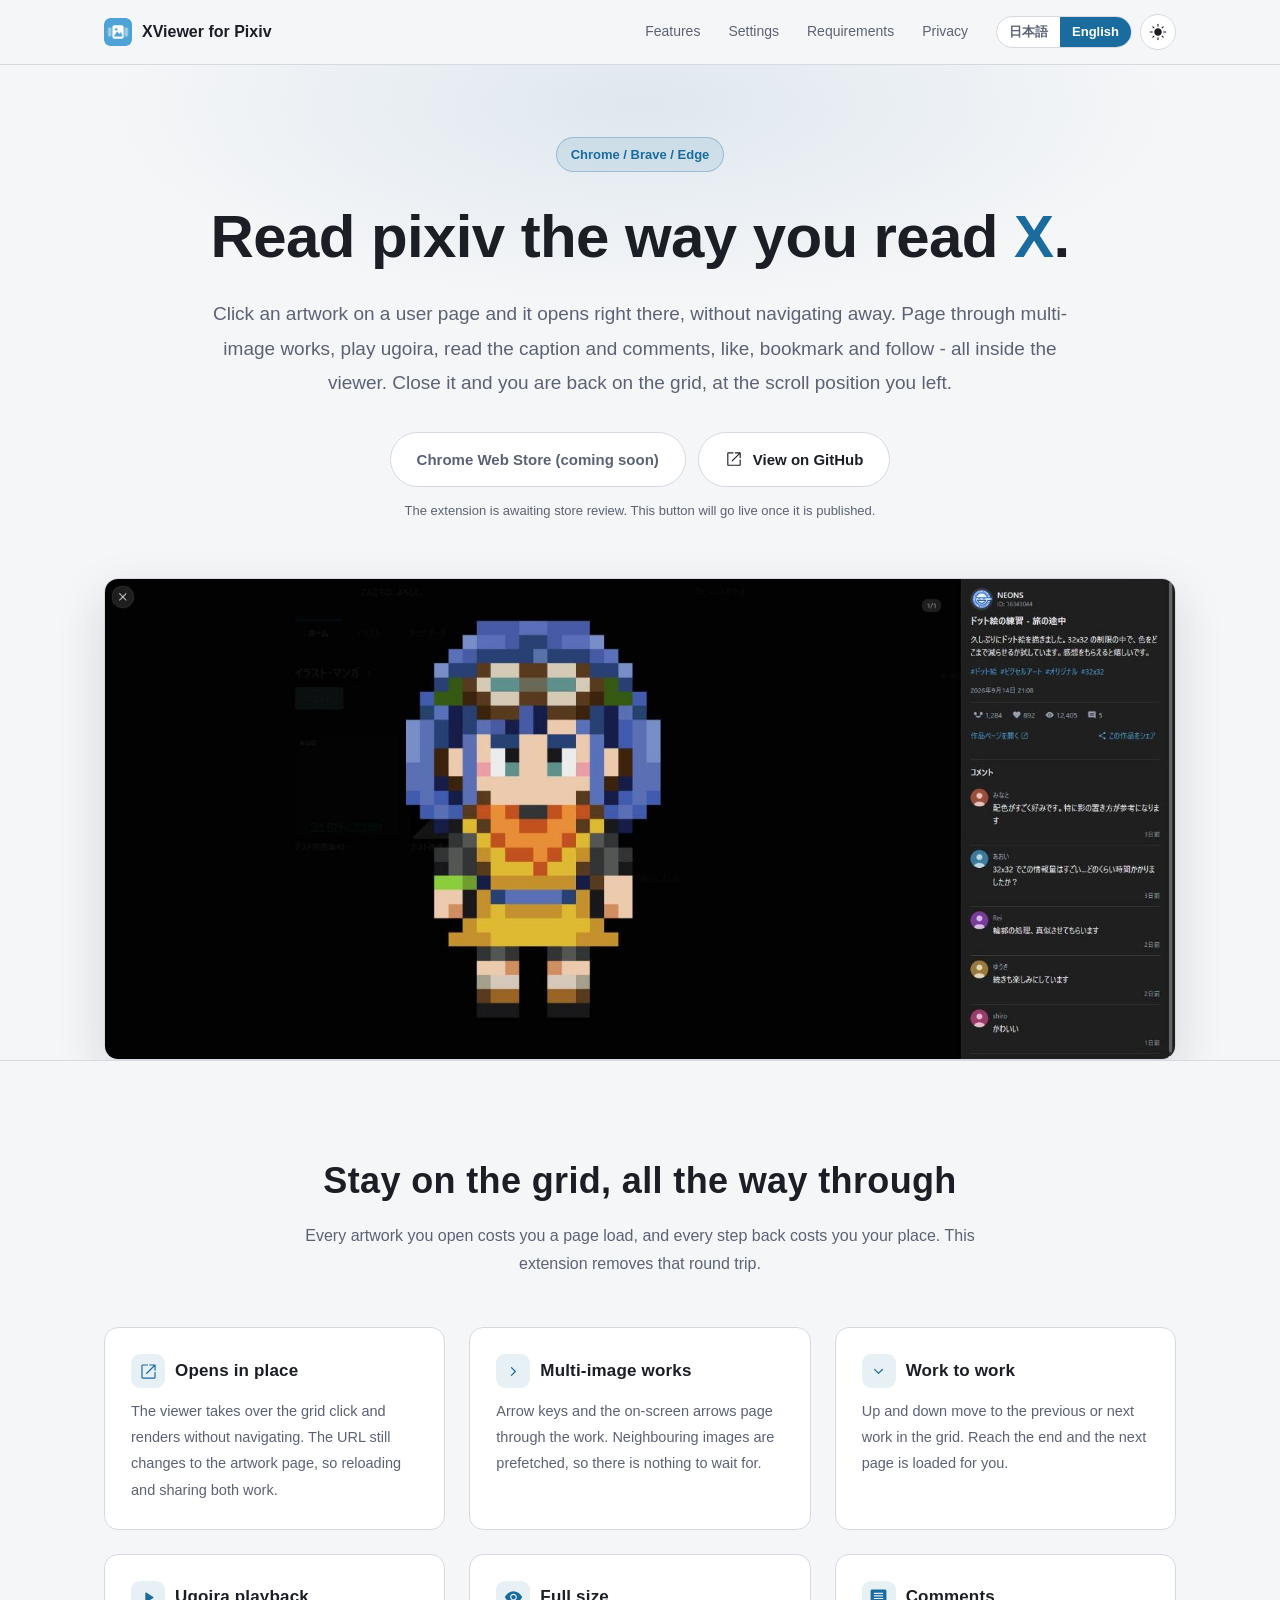
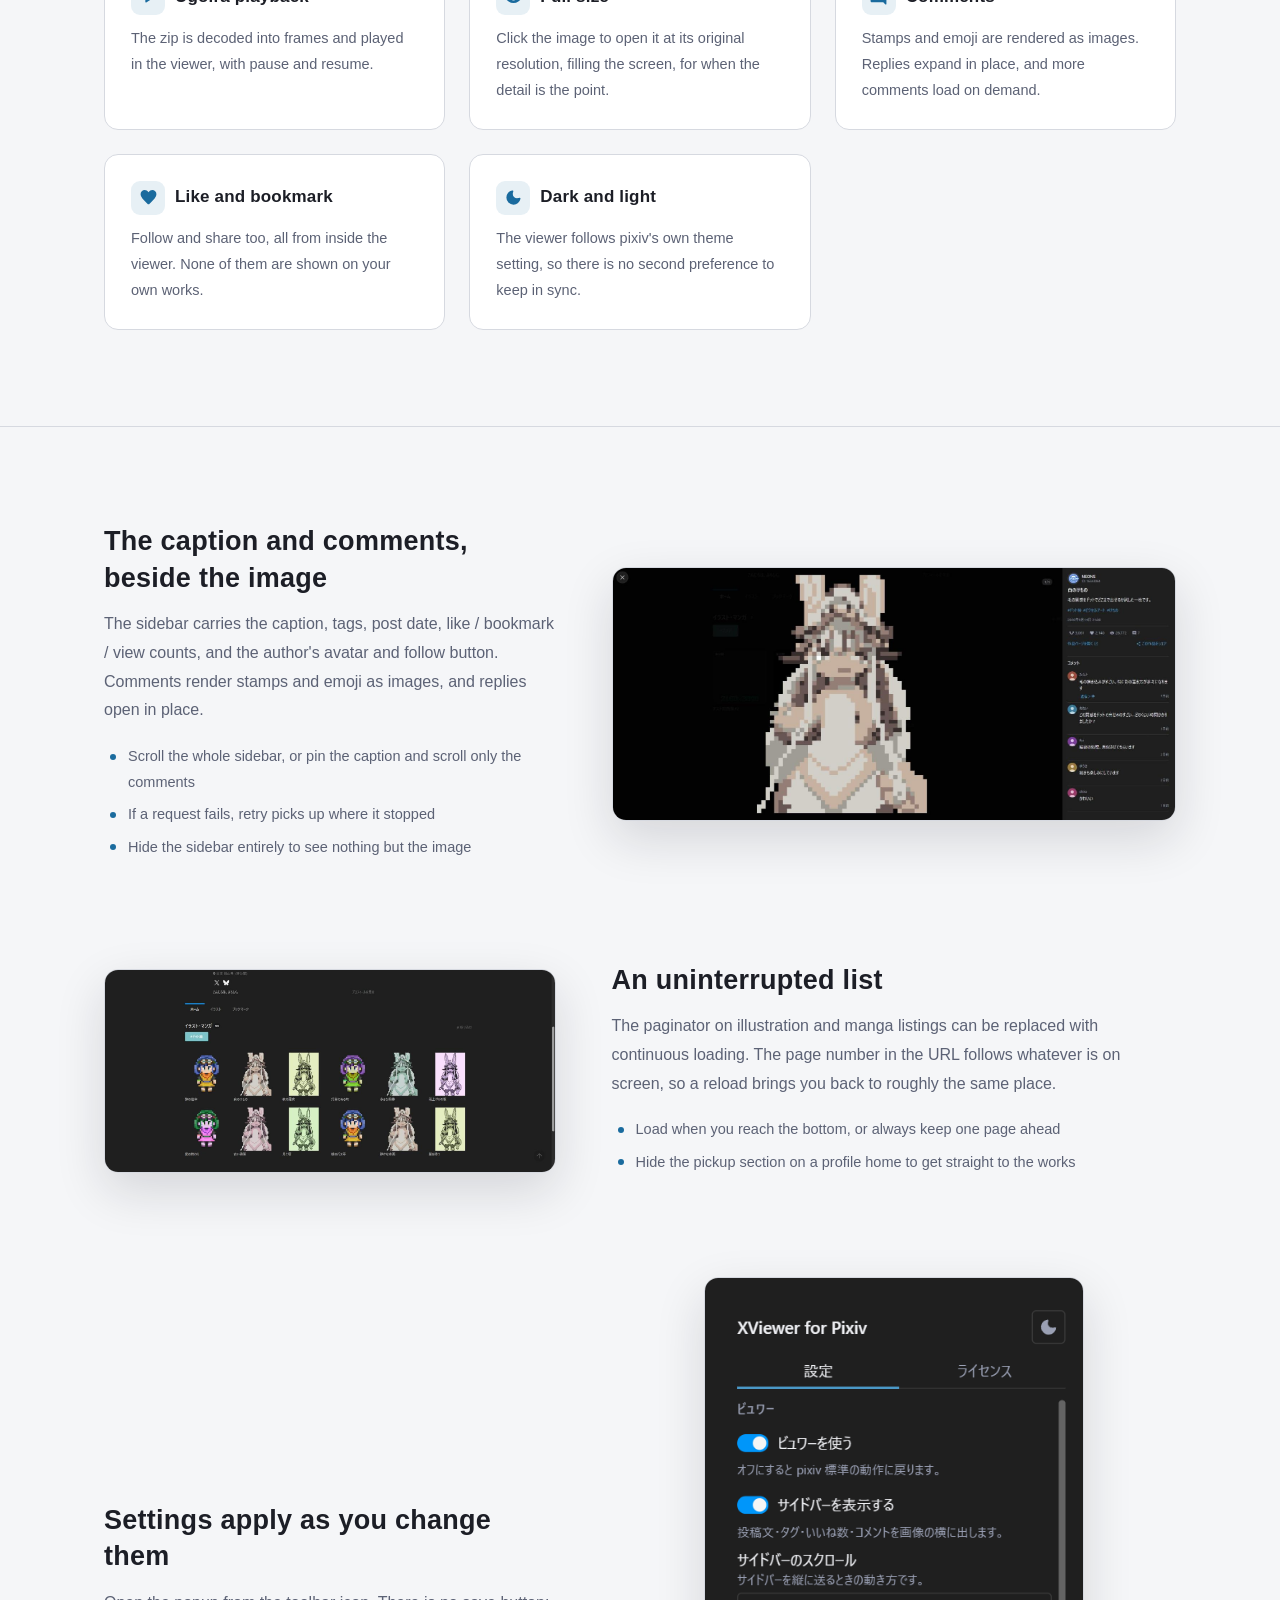
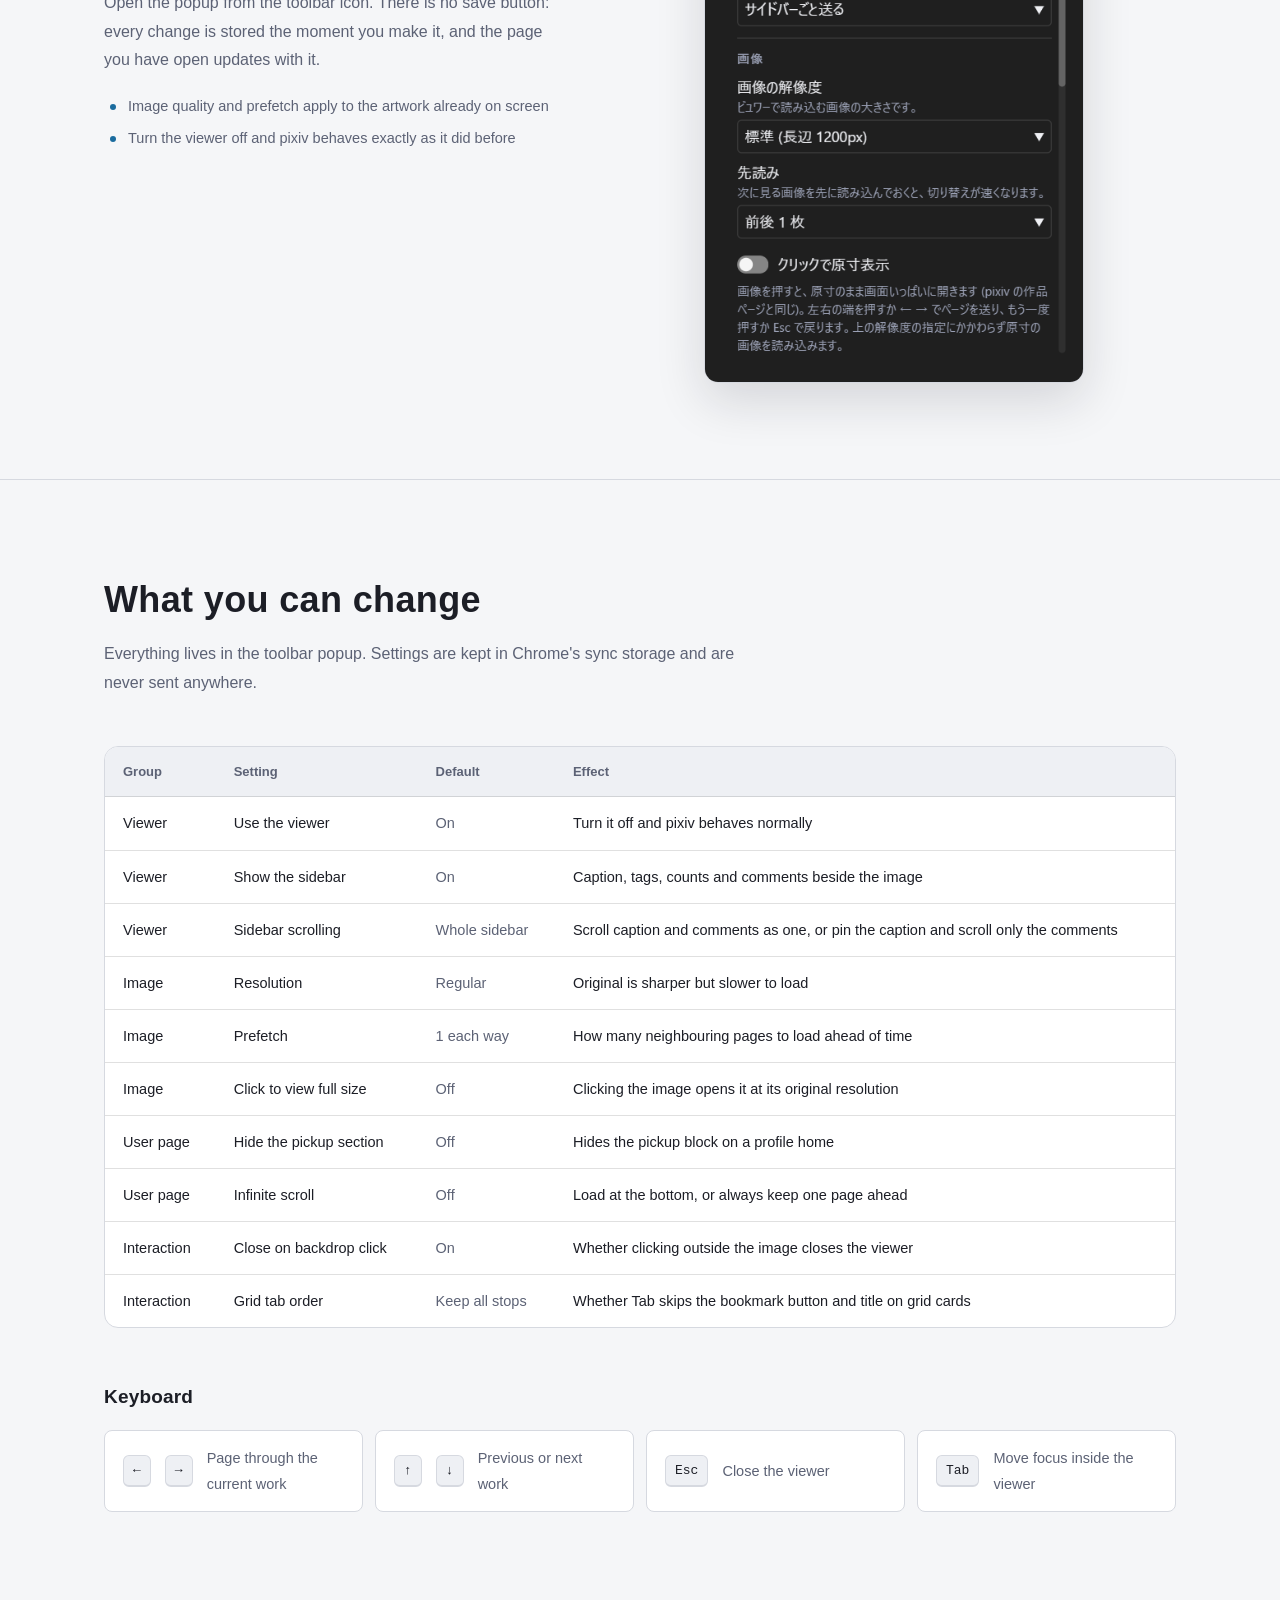
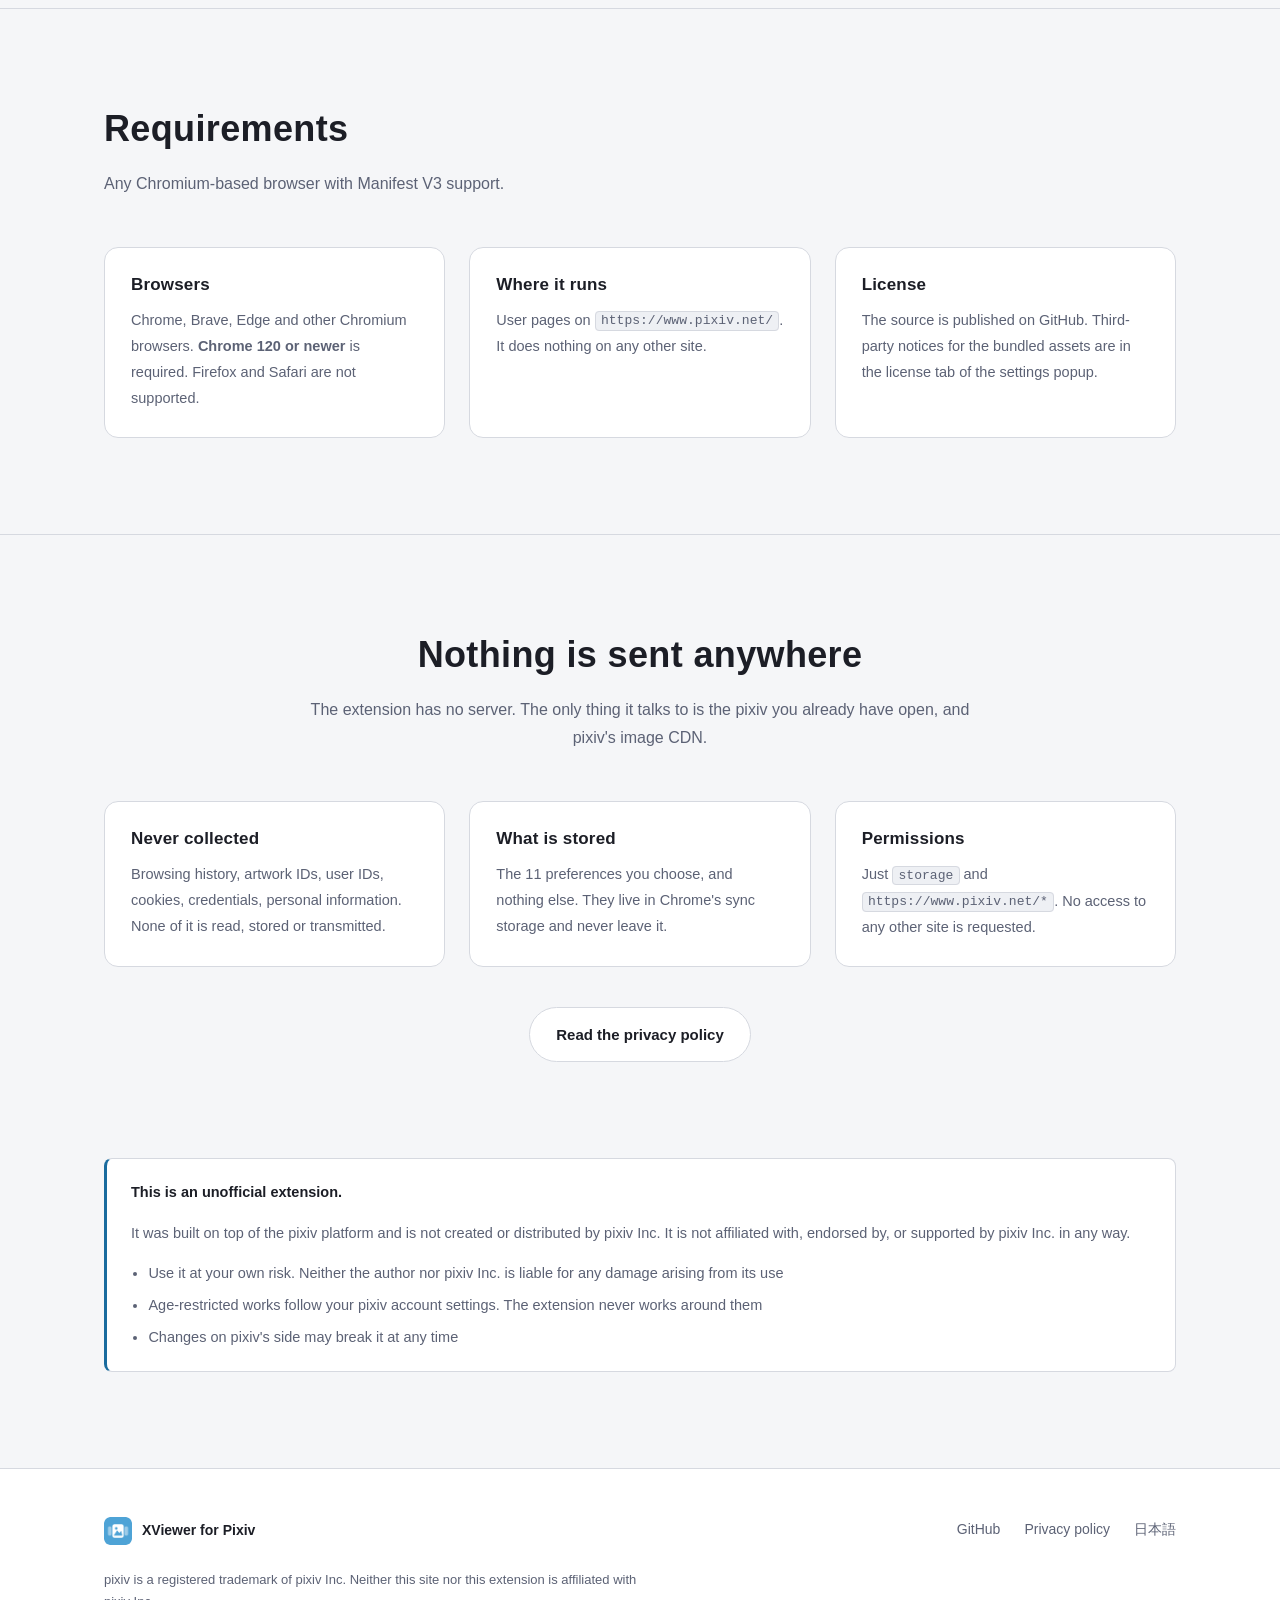
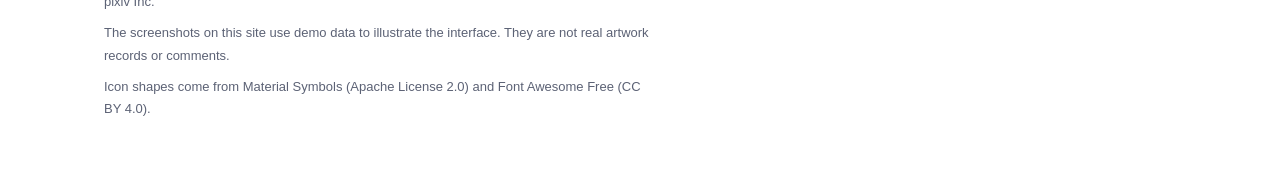
==== en/index.html @ b5282411 "feat: XViewer for Pixiv の紹介サイトとプライバシーポリシーを作る GitHub Pages で公開する静的サイト。ビルド工程は持たない。  - 日本語 (ルート) と英語 (e" ====
<!doctype html>
<html lang="en">
<head>
<meta charset="utf-8">
<meta name="viewport" content="width=device-width, initial-scale=1, viewport-fit=cover">
<title>XViewer for Pixiv - An X-style image viewer for pixiv</title>
<meta name="description" content="Click an artwork on a pixiv user page and it opens in place, without navigating away. Page through multi-image works, play ugoira, and read captions and comments without ever leaving the grid.">
<link rel="canonical" href="https://neons-design.github.io/XViewer-for-Pixiv-Web/en/">
<link rel="alternate" hreflang="ja" href="https://neons-design.github.io/XViewer-for-Pixiv-Web/">
<link rel="alternate" hreflang="en" href="https://neons-design.github.io/XViewer-for-Pixiv-Web/en/">
<link rel="icon" href="../assets/img/icon-32.png" sizes="32x32">
<link rel="icon" href="../assets/img/icon-128.png" sizes="128x128">
<link rel="apple-touch-icon" href="../assets/img/icon-128.png">
<meta property="og:type" content="website">
<meta property="og:site_name" content="XViewer for Pixiv">
<meta property="og:title" content="XViewer for Pixiv">
<meta property="og:description" content="An X-style image viewer for pixiv user pages, as a Chrome extension.">
<meta property="og:url" content="https://neons-design.github.io/XViewer-for-Pixiv-Web/en/">
<meta property="og:image" content="https://neons-design.github.io/XViewer-for-Pixiv-Web/assets/img/shot-viewer.jpg">
<meta property="og:locale" content="en_US">
<meta name="twitter:card" content="summary_large_image">
<link rel="stylesheet" href="../assets/style.css">
<script>
	/* Apply the theme before paint so the page does not flash */
	(function () {
		try {
			var saved = window.localStorage.getItem('xviewer-site-theme');
			if (saved === 'dark' || saved === 'light') document.documentElement.setAttribute('data-theme', saved);
		} catch (error) {
			/* Falling back to the OS setting is fine */
		}
	})();
</script>
<script src="../assets/site.js" defer></script>
</head>
<body>

<a class="skip-link" href="#main">Skip to content</a>

<!-- Icon shapes from Material Symbols (Apache-2.0). Credited in the footer -->
<svg width="0" height="0" aria-hidden="true" focusable="false" style="position:absolute">
	<defs>
		<symbol id="i-open" viewBox="0 -960 960 960"><path d="M180-120q-24 0-42-18t-18-42v-600q0-24 18-42t42-18h249q12.75 0 21.38 8.68 8.62 8.67 8.62 21.5 0 12.82-8.62 21.32-8.63 8.5-21.38 8.5H180v600h600v-249q0-12.75 8.68-21.38 8.67-8.62 21.5-8.62 12.82 0 21.32 8.62 8.5 8.63 8.5 21.38v249q0 24-18 42t-42 18H180Zm600-617L403-360q-9 9-21 8.5t-21-9.5q-9-9-9-21t9-21l377-377H549q-12.75 0-21.37-8.68-8.63-8.67-8.63-21.5 0-12.82 8.63-21.32 8.62-8.5 21.37-8.5h261q12.75 0 21.38 8.62Q840-822.75 840-810v261q0 12.75-8.68 21.37-8.67 8.63-21.5 8.63-12.82 0-21.32-8.63-8.5-8.62-8.5-21.37v-188Z"/></symbol>
		<symbol id="i-next" viewBox="0 -960 960 960"><path d="M530-481 353-658q-9-9-8.5-21t9.5-21q9-9 21.5-9t21.5 9l198 198q5 5 7 10t2 11q0 6-2 11t-7 10L396-261q-9 9-21 8.5t-21-9.5q-9-9-9-21.5t9-21.5l176-176Z"/></symbol>
		<symbol id="i-play" viewBox="0 -960 960 960"><path d="M320-258v-450q0-14 9-22t21-8q4 0 8 1t8 3l354 226q7 5 10.5 11t3.5 14q0 8-3.5 14T720-458L366-232q-4 2-8 3t-8 1q-12 0-21-8t-9-22Z"/></symbol>
		<symbol id="i-zoom" viewBox="0 -960 960 960"><path d="M600.5-379.62q49.5-49.62 49.5-120.5T600.38-620.5Q550.76-670 479.88-670T359.5-620.38Q310-570.76 310-499.88t49.62 120.38q49.62 49.5 120.5 49.5t120.38-49.62Zm-200-41.12q-32.5-32.73-32.5-79.5 0-46.76 32.74-79.26 32.73-32.5 79.5-32.5 46.76 0 79.26 32.74 32.5 32.73 32.5 79.5 0 46.76-32.74 79.26-32.73 32.5-79.5 32.5-46.76 0-79.26-32.74ZM234.5-276Q124-352 57-470q-4-7.13-6-14.65-2-7.52-2-15.43 0-7.92 2-15.38 2-7.47 6-14.54 67-118 177.5-194T480-800q135 0 245.5 76T903-530q4 7.12 6 14.65 2 7.52 2 15.43 0 7.92-2 15.38-2 7.47-6 14.54-67 118-177.5 194T480-200q-135 0-245.5-76Z"/></symbol>
		<symbol id="i-comment" viewBox="0 -960 960 960"><path d="M270-400h420q13 0 21.5-8.5T720-430q0-13-8.5-21.5T690-460H270q-13 0-21.5 8.5T240-430q0 13 8.5 21.5T270-400Zm0-130h420q13 0 21.5-8.5T720-560q0-13-8.5-21.5T690-590H270q-13 0-21.5 8.5T240-560q0 13 8.5 21.5T270-530Zm0-130h420q13 0 21.5-8.5T720-690q0-13-8.5-21.5T690-720H270q-13 0-21.5 8.5T240-690q0 13 8.5 21.5T270-660ZM140-240q-24 0-42-18t-18-42v-520q0-24 18-42t42-18h680q24 0 42 18t18 42v668q0 20-18.5 27.5T829-131L720-240H140Z"/></symbol>
		<symbol id="i-like" viewBox="0 -960 960 960"><path d="M458-144q-11-4-19-12l-53-49Q262-320 171-424.5T80-643q0-90 60.5-150.5T290-854q51 0 101 24.5t89 80.5q44-56 91-80.5t99-24.5q89 0 149.5 60.5T880-643q0 114-91 218.5T574-205l-53 49q-8 8-19 12t-22 4q-11 0-22-4Z"/></symbol>
		<symbol id="i-scroll" viewBox="0 -960 960 960"><path d="M469-358q-5-2-10-7L261-563q-9-9-8.5-21.5T262-606q9-9 21.5-9t21.5 9l175 176 176-176q9-9 21-8.5t21 9.5q9 9 9 21.5t-9 21.5L501-365q-5 5-10 7t-11 2q-6 0-11-2Z"/></symbol>
		<symbol id="i-theme" viewBox="0 -960 960 960"><path d="M480-120q-150 0-255-105T120-480q0-135 79.5-229T408-830q20-5 34-1t22 15q8 10 7.5 25t-8.5 35q-9 23-14 47t-5 49q0 90 63 153t153 63q25 0 48.5-4.5T754-461q22-8 38-7t26 9q10 8 13 23t-2 36q-27 121-121 200.5T480-120Z"/></symbol>
	</defs>
</svg>

<header class="site-header">
	<div class="wrap">
		<a class="brand" href="./">
			<img src="../assets/img/icon-128.png" alt="" width="28" height="28">
			<span>XViewer for Pixiv</span>
		</a>
		<nav class="site-nav" aria-label="On this page">
			<a href="#features">Features</a>
			<a href="#settings">Settings</a>
			<a href="#requirements">Requirements</a>
			<a href="privacy.html">Privacy</a>
		</nav>
		<div class="header-tools">
			<div class="lang-switch">
				<a href="../" lang="ja">日本語</a>
				<a href="./" aria-current="true" lang="en">English</a>
			</div>
			<button type="button" class="theme-toggle" aria-label="Switch to the light theme"
				data-label-light="Switch to the light theme" data-label-dark="Switch to the dark theme">
				<svg class="icon-moon" viewBox="0 -960 960 960" aria-hidden="true"><path d="M480-120q-150 0-255-105T120-480q0-135 79.5-229T408-830q20-5 34-1t22 15q8 10 7.5 25t-8.5 35q-9 23-14 47t-5 49q0 90 63 153t153 63q25 0 48.5-4.5T754-461q22-8 38-7t26 9q10 8 13 23t-2 36q-27 121-121 200.5T480-120Z"/></svg>
				<svg class="icon-sun" viewBox="0 -960 960 960" aria-hidden="true"><path d="M338.5-338.5Q280-397 280-480t58.5-141.5Q397-680 480-680t141.5 58.5Q680-563 680-480t-58.5 141.5Q563-280 480-280t-141.5-58.5ZM70-450q-12.75 0-21.37-8.68-8.63-8.67-8.63-21.5 0-12.82 8.63-21.32Q57.25-510 70-510h100q12.75 0 21.38 8.68 8.62 8.67 8.62 21.5 0 12.82-8.62 21.32-8.63 8.5-21.38 8.5H70Zm720 0q-12.75 0-21.37-8.68-8.63-8.67-8.63-21.5 0-12.82 8.63-21.32 8.62-8.5 21.37-8.5h100q12.75 0 21.38 8.68 8.62 8.67 8.62 21.5 0 12.82-8.62 21.32-8.63 8.5-21.38 8.5H790ZM458.5-768.63Q450-777.25 450-790v-100q0-12.75 8.68-21.38 8.67-8.62 21.5-8.62 12.82 0 21.32 8.62 8.5 8.63 8.5 21.38v100q0 12.75-8.68 21.37-8.67 8.63-21.5 8.63-12.82 0-21.32-8.63Zm0 720Q450-57.25 450-70v-100q0-12.75 8.68-21.38 8.67-8.62 21.5-8.62 12.82 0 21.32 8.62 8.5 8.63 8.5 21.38v100q0 12.75-8.68 21.37-8.67 8.63-21.5 8.63-12.82 0-21.32-8.63ZM240-678l-57-56q-9-9-8.63-21.6.37-12.61 8.53-21.5 8.89-8.9 21.5-8.9 12.6 0 21.6 9l56 57q8 9 8 21t-8 20.5q-8 8.5-20.5 8.5t-21.5-8Zm494 495-56-57q-8-9-8-21.38 0-12.37 8.5-20.62 8.5-9 20.5-9t21 9l57 56q9 9 8.63 21.6-.37 12.61-8.53 21.5-8.89 8.9-21.5 8.9-12.6 0-21.6-9Zm-56-495q-9-9-9-21t9-21l56-57q9-9 21.6-8.63 12.61.37 21.5 8.53 8.9 8.89 8.9 21.5 0 12.6-9 21.6l-57 56q-8 8-20.36 8-12.37 0-21.64-8ZM182.9-182.9q-8.9-8.89-8.9-21.5 0-12.6 9-21.6l57-56q8.8-9 20.9-9 12.1 0 20.71 9 9.39 9 9.39 21t-9 21l-56 57q-9 9-21.6 8.63-12.61-.37-21.5-8.53Z"/></svg>
			</button>
		</div>
	</div>
</header>

<main id="main">

	<section class="hero">
		<div class="wrap">
			<p class="eyebrow">Chrome / Brave / Edge</p>
			<h1>Read pixiv the way you read <span class="accent">X</span>.</h1>
			<p class="lede">
				Click an artwork on a user page and it opens right there, without navigating away.
				Page through multi-image works, play ugoira, read the caption and comments, like, bookmark and follow -
				all inside the viewer. Close it and you are back on the grid, at the scroll position you left.
			</p>
			<div class="cta-row">
				<a class="btn btn-primary" href="#" aria-disabled="true">
					Chrome Web Store (coming soon)
				</a>
				<a class="btn btn-secondary" href="https://github.com/NEONS-DESIGN/XViewer-for-Pixiv" target="_blank" rel="noopener">
					<svg aria-hidden="true"><use href="#i-open"></use></svg>
					View on GitHub
				</a>
			</div>
			<p class="cta-note">The extension is awaiting store review. This button will go live once it is published.</p>
			<div class="hero-shot">
				<img src="../assets/img/shot-viewer.jpg" width="1568" height="703"
					alt="A pixiv artwork open in the modal viewer, with the caption, tags, counters and comments in the sidebar on the right">
			</div>
		</div>
	</section>

	<hr class="divider">

	<section class="section" id="features">
		<div class="wrap">
			<div class="section-head center">
				<h2>Stay on the grid, all the way through</h2>
				<p>Every artwork you open costs you a page load, and every step back costs you your place. This extension removes that round trip.</p>
			</div>
			<div class="card-grid">
				<div class="card">
					<h3><span class="card-icon"><svg aria-hidden="true"><use href="#i-open"></use></svg></span>Opens in place</h3>
					<p>The viewer takes over the grid click and renders without navigating. The URL still changes to the artwork page, so reloading and sharing both work.</p>
				</div>
				<div class="card">
					<h3><span class="card-icon"><svg aria-hidden="true"><use href="#i-next"></use></svg></span>Multi-image works</h3>
					<p>Arrow keys and the on-screen arrows page through the work. Neighbouring images are prefetched, so there is nothing to wait for.</p>
				</div>
				<div class="card">
					<h3><span class="card-icon"><svg aria-hidden="true"><use href="#i-scroll"></use></svg></span>Work to work</h3>
					<p>Up and down move to the previous or next work in the grid. Reach the end and the next page is loaded for you.</p>
				</div>
				<div class="card">
					<h3><span class="card-icon"><svg aria-hidden="true"><use href="#i-play"></use></svg></span>Ugoira playback</h3>
					<p>The zip is decoded into frames and played in the viewer, with pause and resume.</p>
				</div>
				<div class="card">
					<h3><span class="card-icon"><svg aria-hidden="true"><use href="#i-zoom"></use></svg></span>Full size</h3>
					<p>Click the image to open it at its original resolution, filling the screen, for when the detail is the point.</p>
				</div>
				<div class="card">
					<h3><span class="card-icon"><svg aria-hidden="true"><use href="#i-comment"></use></svg></span>Comments</h3>
					<p>Stamps and emoji are rendered as images. Replies expand in place, and more comments load on demand.</p>
				</div>
				<div class="card">
					<h3><span class="card-icon"><svg aria-hidden="true"><use href="#i-like"></use></svg></span>Like and bookmark</h3>
					<p>Follow and share too, all from inside the viewer. None of them are shown on your own works.</p>
				</div>
				<div class="card">
					<h3><span class="card-icon"><svg aria-hidden="true"><use href="#i-theme"></use></svg></span>Dark and light</h3>
					<p>The viewer follows pixiv's own theme setting, so there is no second preference to keep in sync.</p>
				</div>
			</div>
		</div>
	</section>

	<hr class="divider">

	<section class="section" id="screens">
		<div class="wrap">
			<div class="showcase">
				<div class="showcase-text">
					<h3>The caption and comments, beside the image</h3>
					<p>
						The sidebar carries the caption, tags, post date, like / bookmark / view counts, and the author's
						avatar and follow button. Comments render stamps and emoji as images, and replies open in place.
					</p>
					<ul class="feature-list">
						<li>Scroll the whole sidebar, or pin the caption and scroll only the comments</li>
						<li>If a request fails, retry picks up where it stopped</li>
						<li>Hide the sidebar entirely to see nothing but the image</li>
					</ul>
				</div>
				<figure>
					<img src="../assets/img/shot-comments.jpg" width="1568" height="703"
						alt="The sidebar showing a list of comments with stamps and emoji rendered as images">
				</figure>
			</div>

			<div class="showcase reverse">
				<div class="showcase-text">
					<h3>An uninterrupted list</h3>
					<p>
						The paginator on illustration and manga listings can be replaced with continuous loading.
						The page number in the URL follows whatever is on screen, so a reload brings you back to roughly the same place.
					</p>
					<ul class="feature-list">
						<li>Load when you reach the bottom, or always keep one page ahead</li>
						<li>Hide the pickup section on a profile home to get straight to the works</li>
					</ul>
				</div>
				<figure>
					<img src="../assets/img/shot-grid.jpg" width="1568" height="703"
						alt="A pixiv user page grid loading continuously without a paginator">
				</figure>
			</div>

			<div class="showcase">
				<div class="showcase-text">
					<h3>Settings apply as you change them</h3>
					<p>
						Open the popup from the toolbar icon. There is no save button: every change is stored the moment you make it,
						and the page you have open updates with it.
					</p>
					<ul class="feature-list">
						<li>Image quality and prefetch apply to the artwork already on screen</li>
						<li>Turn the viewer off and pixiv behaves exactly as it did before</li>
					</ul>
				</div>
				<figure class="portrait">
					<img src="../assets/img/shot-popup.png" width="460" height="857"
						alt="The extension's settings popup, grouped into viewer, image, user page and interaction sections">
				</figure>
			</div>
		</div>
	</section>

	<hr class="divider">

	<section class="section" id="settings">
		<div class="wrap">
			<div class="section-head">
				<h2>What you can change</h2>
				<p>Everything lives in the toolbar popup. Settings are kept in Chrome's sync storage and are never sent anywhere.</p>
			</div>
			<div class="table-scroll">
				<table>
					<thead>
						<tr>
							<th scope="col">Group</th>
							<th scope="col">Setting</th>
							<th scope="col">Default</th>
							<th scope="col">Effect</th>
						</tr>
					</thead>
					<tbody>
						<tr>
							<td>Viewer</td>
							<td>Use the viewer</td>
							<td class="default">On</td>
							<td>Turn it off and pixiv behaves normally</td>
						</tr>
						<tr>
							<td>Viewer</td>
							<td>Show the sidebar</td>
							<td class="default">On</td>
							<td>Caption, tags, counts and comments beside the image</td>
						</tr>
						<tr>
							<td>Viewer</td>
							<td>Sidebar scrolling</td>
							<td class="default">Whole sidebar</td>
							<td>Scroll caption and comments as one, or pin the caption and scroll only the comments</td>
						</tr>
						<tr>
							<td>Image</td>
							<td>Resolution</td>
							<td class="default">Regular</td>
							<td>Original is sharper but slower to load</td>
						</tr>
						<tr>
							<td>Image</td>
							<td>Prefetch</td>
							<td class="default">1 each way</td>
							<td>How many neighbouring pages to load ahead of time</td>
						</tr>
						<tr>
							<td>Image</td>
							<td>Click to view full size</td>
							<td class="default">Off</td>
							<td>Clicking the image opens it at its original resolution</td>
						</tr>
						<tr>
							<td>User page</td>
							<td>Hide the pickup section</td>
							<td class="default">Off</td>
							<td>Hides the pickup block on a profile home</td>
						</tr>
						<tr>
							<td>User page</td>
							<td>Infinite scroll</td>
							<td class="default">Off</td>
							<td>Load at the bottom, or always keep one page ahead</td>
						</tr>
						<tr>
							<td>Interaction</td>
							<td>Close on backdrop click</td>
							<td class="default">On</td>
							<td>Whether clicking outside the image closes the viewer</td>
						</tr>
						<tr>
							<td>Interaction</td>
							<td>Grid tab order</td>
							<td class="default">Keep all stops</td>
							<td>Whether Tab skips the bookmark button and title on grid cards</td>
						</tr>
					</tbody>
				</table>
			</div>

			<h3 style="margin-block:56px 20px;font-size:19px">Keyboard</h3>
			<div class="keys">
				<div class="key-row"><kbd>←</kbd><kbd>→</kbd><span>Page through the current work</span></div>
				<div class="key-row"><kbd>↑</kbd><kbd>↓</kbd><span>Previous or next work</span></div>
				<div class="key-row"><kbd>Esc</kbd><span>Close the viewer</span></div>
				<div class="key-row"><kbd>Tab</kbd><span>Move focus inside the viewer</span></div>
			</div>
		</div>
	</section>

	<hr class="divider">

	<section class="section" id="requirements">
		<div class="wrap">
			<div class="section-head">
				<h2>Requirements</h2>
				<p>Any Chromium-based browser with Manifest V3 support.</p>
			</div>
			<div class="card-grid">
				<div class="card">
					<h3>Browsers</h3>
					<p>Chrome, Brave, Edge and other Chromium browsers. <strong>Chrome 120 or newer</strong> is required. Firefox and Safari are not supported.</p>
				</div>
				<div class="card">
					<h3>Where it runs</h3>
					<p>User pages on <code>https://www.pixiv.net/</code>. It does nothing on any other site.</p>
				</div>
				<div class="card">
					<h3>License</h3>
					<p>The source is published on GitHub. Third-party notices for the bundled assets are in the license tab of the settings popup.</p>
				</div>
			</div>
		</div>
	</section>

	<hr class="divider">

	<section class="section" id="privacy">
		<div class="wrap">
			<div class="section-head center">
				<h2>Nothing is sent anywhere</h2>
				<p>The extension has no server. The only thing it talks to is the pixiv you already have open, and pixiv's image CDN.</p>
			</div>
			<div class="card-grid">
				<div class="card">
					<h3>Never collected</h3>
					<p>Browsing history, artwork IDs, user IDs, cookies, credentials, personal information. None of it is read, stored or transmitted.</p>
				</div>
				<div class="card">
					<h3>What is stored</h3>
					<p>The 11 preferences you choose, and nothing else. They live in Chrome's sync storage and never leave it.</p>
				</div>
				<div class="card">
					<h3>Permissions</h3>
					<p>Just <code>storage</code> and <code>https://www.pixiv.net/*</code>. No access to any other site is requested.</p>
				</div>
			</div>
			<p style="text-align:center;margin-block:40px 0">
				<a class="btn btn-secondary" href="privacy.html">Read the privacy policy</a>
			</p>
		</div>
	</section>

	<section class="section" style="padding-top:0">
		<div class="wrap">
			<div class="notice">
				<p><strong>This is an unofficial extension.</strong></p>
				<p>
					It was built on top of the pixiv platform and is not created or distributed by pixiv Inc.
					It is not affiliated with, endorsed by, or supported by pixiv Inc. in any way.
				</p>
				<ul>
					<li>Use it at your own risk. Neither the author nor pixiv Inc. is liable for any damage arising from its use</li>
					<li>Age-restricted works follow your pixiv account settings. The extension never works around them</li>
					<li>Changes on pixiv's side may break it at any time</li>
				</ul>
			</div>
		</div>
	</section>

</main>

<footer class="site-footer">
	<div class="wrap">
		<div class="footer-grid">
			<div>
				<a class="brand" href="./">
					<img src="../assets/img/icon-128.png" alt="" width="28" height="28">
					<span>XViewer for Pixiv</span>
				</a>
			</div>
			<ul class="footer-links">
				<li><a href="https://github.com/NEONS-DESIGN/XViewer-for-Pixiv" target="_blank" rel="noopener">GitHub</a></li>
				<li><a href="privacy.html">Privacy policy</a></li>
				<li><a href="../" lang="ja">日本語</a></li>
			</ul>
		</div>
		<div class="footer-note">
			<p>pixiv is a registered trademark of pixiv Inc. Neither this site nor this extension is affiliated with pixiv Inc.</p>
			<p>The screenshots on this site use demo data to illustrate the interface. They are not real artwork records or comments.</p>
			<p>Icon shapes come from Material Symbols (Apache License 2.0) and Font Awesome Free (CC BY 4.0).</p>
		</div>
	</div>
</footer>

</body>
</html>
---- assets/style.css ----
/*
 * XViewer for Pixiv 紹介サイトの配色と体裁。
 * 配色トークンの名前と値は拡張本体の UI_DESIGN_KIT.md §2 に合わせてある。
 * 色は必ずここの変数で決め、個々の規則に直書きしない。
 */

:root {
	color-scheme: dark;
	--bg: #14161c;
	--surface: #1d212b;
	--surface-2: #232838;
	--fg: #eff0f4;
	--muted: #9aa0b4;
	--border: #262b38;
	--divider: rgba(255, 255, 255, 0.12);
	--accent: #4ea3d6;
	--on-accent: #04121a;
	--accent-soft: rgba(78, 163, 214, 0.14);
	--hover: rgba(255, 255, 255, 0.08);
	--shadow: 0 18px 50px rgba(0, 0, 0, 0.45);

	--maxw: 1120px;
	--radius: 14px;
	--radius-sm: 8px;
	--gap: 24px;
	--section-gap: 96px;
	--pad-x: 24px;

	--font: "Helvetica Neue", Arial, "Hiragino Kaku Gothic ProN", "Hiragino Sans",
		"BIZ UDPGothic", Meiryo, "Yu Gothic", "Noto Sans JP", system-ui, sans-serif;
	--font-mono: ui-monospace, SFMono-Regular, Menlo, Consolas, "Courier New", monospace;
}

/* OS がライトで、かつ利用者が明示的にダークを選んでいないときだけライトへ倒す */
@media (prefers-color-scheme: light) {
	:root:not([data-theme="dark"]) {
		color-scheme: light;
		--bg: #f5f6f8;
		--surface: #ffffff;
		--surface-2: #eef0f4;
		--fg: #1c1e26;
		--muted: #5c6275;
		--border: #d6d9e0;
		--divider: rgba(0, 0, 0, 0.12);
		--accent: #1a6b9e;
		--on-accent: #ffffff;
		--accent-soft: rgba(26, 107, 158, 0.10);
		--hover: rgba(0, 0, 0, 0.05);
		--shadow: 0 18px 50px rgba(20, 24, 35, 0.14);
	}
}

/* 手動で選んだライト。media query より後に置いて必ず勝たせる */
:root[data-theme="light"] {
	color-scheme: light;
	--bg: #f5f6f8;
	--surface: #ffffff;
	--surface-2: #eef0f4;
	--fg: #1c1e26;
	--muted: #5c6275;
	--border: #d6d9e0;
	--divider: rgba(0, 0, 0, 0.12);
	--accent: #1a6b9e;
	--on-accent: #ffffff;
	--accent-soft: rgba(26, 107, 158, 0.10);
	--hover: rgba(0, 0, 0, 0.05);
	--shadow: 0 18px 50px rgba(20, 24, 35, 0.14);
}

*,
*::before,
*::after {
	box-sizing: border-box;
}

html {
	scroll-behavior: smooth;
	scroll-padding-top: 88px;
}

@media (prefers-reduced-motion: reduce) {
	html {
		scroll-behavior: auto;
	}

	* {
		animation-duration: 0.01ms !important;
		transition-duration: 0.01ms !important;
	}
}

body {
	margin: 0;
	background: var(--bg);
	color: var(--fg);
	font-family: var(--font);
	font-size: 16px;
	line-height: 1.8;
	-webkit-font-smoothing: antialiased;
}

img {
	max-width: 100%;
	height: auto;
}

a {
	color: var(--accent);
	text-decoration-color: color-mix(in srgb, var(--accent) 40%, transparent);
	text-underline-offset: 3px;
}

a:hover {
	text-decoration-color: currentColor;
}

/* 輪郭はサイト全体で 1 つの規則にそろえる (UI_DESIGN_KIT §6) */
:where(a, button, summary, [tabindex]):focus-visible {
	outline: 2px solid var(--accent);
	outline-offset: 2px;
	border-radius: 4px;
}

h1,
h2,
h3 {
	line-height: 1.35;
	letter-spacing: 0.01em;
	margin: 0;
}

p {
	margin: 0 0 1em;
}

code {
	font-family: var(--font-mono);
	font-size: 0.9em;
	background: var(--surface-2);
	border: 1px solid var(--border);
	border-radius: 4px;
	padding: 0.1em 0.4em;
}

/* 目に見えないが読み上げには残す */
.visually-hidden {
	position: absolute;
	width: 1px;
	height: 1px;
	margin: -1px;
	padding: 0;
	overflow: hidden;
	clip-path: inset(50%);
	white-space: nowrap;
}

.skip-link {
	position: absolute;
	left: 8px;
	top: -60px;
	z-index: 100;
	background: var(--accent);
	color: var(--on-accent);
	padding: 10px 16px;
	border-radius: var(--radius-sm);
	font-weight: 700;
	text-decoration: none;
	transition: top 0.15s ease;
}

.skip-link:focus {
	top: 8px;
}

.wrap {
	width: 100%;
	max-width: var(--maxw);
	margin: 0 auto;
	padding-inline: var(--pad-x);
}

/* ------------------------------------------------------------------ header */

.site-header {
	position: sticky;
	top: 0;
	z-index: 50;
	background: color-mix(in srgb, var(--bg) 88%, transparent);
	backdrop-filter: saturate(180%) blur(12px);
	border-bottom: 1px solid var(--border);
}

.site-header .wrap {
	display: flex;
	align-items: center;
	gap: 16px;
	min-height: 64px;
}

.brand {
	display: flex;
	align-items: center;
	gap: 10px;
	font-weight: 700;
	color: var(--fg);
	text-decoration: none;
	white-space: nowrap;
}

.brand img {
	width: 28px;
	height: 28px;
	border-radius: 6px;
}

.site-nav {
	display: flex;
	align-items: center;
	gap: 4px;
	margin-inline-start: auto;
}

.site-nav a {
	color: var(--muted);
	text-decoration: none;
	padding: 8px 12px;
	border-radius: var(--radius-sm);
	font-size: 14px;
}

.site-nav a:hover {
	color: var(--fg);
	background: var(--hover);
}

.header-tools {
	display: flex;
	align-items: center;
	gap: 8px;
}

.lang-switch {
	display: inline-flex;
	border: 1px solid var(--border);
	border-radius: 999px;
	overflow: hidden;
	background: var(--surface);
}

.lang-switch a {
	padding: 5px 12px;
	font-size: 13px;
	font-weight: 700;
	color: var(--muted);
	text-decoration: none;
	line-height: 1.6;
}

.lang-switch a[aria-current="true"] {
	background: var(--accent);
	color: var(--on-accent);
}

.lang-switch a:not([aria-current="true"]):hover {
	background: var(--hover);
	color: var(--fg);
}

.theme-toggle {
	display: inline-grid;
	place-items: center;
	width: 36px;
	height: 36px;
	border: 1px solid var(--border);
	border-radius: 999px;
	background: var(--surface);
	color: var(--fg);
	cursor: pointer;
	padding: 0;
}

.theme-toggle:hover {
	background: var(--hover);
}

.theme-toggle svg {
	width: 18px;
	height: 18px;
	fill: currentColor;
}

/* テーマに応じて片方のアイコンだけ出す */
.theme-toggle .icon-sun {
	display: none;
}

:root[data-theme="light"] .theme-toggle .icon-sun,
.theme-toggle .icon-moon {
	display: block;
}

:root[data-theme="light"] .theme-toggle .icon-moon {
	display: none;
}

@media (prefers-color-scheme: light) {
	:root:not([data-theme="dark"]) .theme-toggle .icon-sun {
		display: block;
	}

	:root:not([data-theme="dark"]) .theme-toggle .icon-moon {
		display: none;
	}
}

/* ------------------------------------------------------------------- hero */

.hero {
	padding-block: 72px 0;
	text-align: center;
	position: relative;
	overflow: hidden;
}

/* 背景の淡い光。装飾なので読み上げからは外れる */
.hero::before {
	content: "";
	position: absolute;
	inset-inline: 0;
	top: -220px;
	height: 520px;
	background: radial-gradient(ellipse 60% 55% at 50% 50%, var(--accent-soft), transparent 70%);
	pointer-events: none;
}

.hero .wrap {
	position: relative;
}

.eyebrow {
	display: inline-flex;
	align-items: center;
	gap: 8px;
	font-size: 13px;
	font-weight: 700;
	color: var(--accent);
	background: var(--accent-soft);
	border: 1px solid color-mix(in srgb, var(--accent) 30%, transparent);
	border-radius: 999px;
	padding: 5px 14px;
	margin-bottom: 24px;
}

.hero h1 {
	font-size: clamp(34px, 6vw, 60px);
	letter-spacing: -0.01em;
	margin-bottom: 20px;
}

.hero h1 .accent {
	color: var(--accent);
}

.lede {
	font-size: clamp(16px, 2.2vw, 19px);
	color: var(--muted);
	max-width: 46em;
	margin-inline: auto;
	text-wrap: pretty;
}

.cta-row {
	display: flex;
	flex-wrap: wrap;
	gap: 12px;
	justify-content: center;
	margin-block: 32px 12px;
}

.btn {
	display: inline-flex;
	align-items: center;
	gap: 10px;
	border-radius: 999px;
	padding: 13px 26px;
	font-size: 15px;
	font-weight: 700;
	text-decoration: none;
	border: 1px solid transparent;
	cursor: pointer;
	font-family: inherit;
}

.btn svg {
	width: 18px;
	height: 18px;
	fill: currentColor;
	flex: none;
}

.btn-primary {
	background: var(--accent);
	color: var(--on-accent);
}

.btn-primary:hover {
	background: color-mix(in srgb, var(--accent) 86%, var(--fg));
}

.btn-secondary {
	background: var(--surface);
	color: var(--fg);
	border-color: var(--border);
}

.btn-secondary:hover {
	background: var(--hover);
}

/* ストア公開までの無効状態。押せないことが見た目で分かるようにする */
.btn[aria-disabled="true"] {
	background: var(--surface);
	color: var(--muted);
	border-color: var(--border);
	cursor: not-allowed;
}

.btn[aria-disabled="true"]:hover {
	background: var(--surface);
}

.cta-note {
	font-size: 13px;
	color: var(--muted);
	margin: 0;
}

.hero-shot {
	margin-top: 56px;
	border-radius: var(--radius);
	border: 1px solid var(--border);
	background: var(--surface);
	box-shadow: var(--shadow);
	overflow: hidden;
	line-height: 0;
}

.hero-shot img {
	width: 100%;
	display: block;
}

/* ---------------------------------------------------------------- section */

.section {
	padding-block: var(--section-gap);
}

.section-head {
	max-width: 42em;
	margin-bottom: 48px;
}

.section-head.center {
	margin-inline: auto;
	text-align: center;
}

.section h2 {
	font-size: clamp(26px, 4vw, 36px);
	margin-bottom: 16px;
}

.section-head p {
	color: var(--muted);
	margin: 0;
	text-wrap: pretty;
}

.divider {
	border: 0;
	border-top: 1px solid var(--border);
	margin: 0;
}

/* ------------------------------------------------------------------ cards */

.card-grid {
	display: grid;
	grid-template-columns: repeat(auto-fit, minmax(270px, 1fr));
	gap: var(--gap);
}

.card {
	background: var(--surface);
	border: 1px solid var(--border);
	border-radius: var(--radius);
	padding: 26px;
}

.card h3 {
	font-size: 17px;
	margin-bottom: 10px;
	display: flex;
	align-items: center;
	gap: 10px;
}

.card p {
	color: var(--muted);
	font-size: 14.5px;
	margin: 0;
}

.card-icon {
	display: grid;
	place-items: center;
	width: 34px;
	height: 34px;
	border-radius: 9px;
	background: var(--accent-soft);
	color: var(--accent);
	flex: none;
}

.card-icon svg {
	width: 19px;
	height: 19px;
	fill: currentColor;
}

/* --------------------------------------------------------------- showcase */

.showcase {
	display: grid;
	grid-template-columns: 1fr 1.25fr;
	gap: 56px;
	align-items: center;
}

.showcase + .showcase {
	margin-top: var(--section-gap);
}

.showcase.reverse .showcase-text {
	order: 2;
}

.showcase h3 {
	font-size: clamp(21px, 3vw, 27px);
	margin-bottom: 14px;
}

.showcase p {
	color: var(--muted);
	margin-bottom: 0;
}

.showcase figure {
	margin: 0;
	border-radius: var(--radius);
	border: 1px solid var(--border);
	background: var(--surface);
	box-shadow: var(--shadow);
	overflow: hidden;
	line-height: 0;
}

.showcase figure img {
	width: 100%;
	display: block;
}

/* 縦長の図 (設定ポップアップ) は幅を抑えないと段組みが崩れて見える */
.showcase figure.portrait {
	max-width: 380px;
	margin-inline: auto;
}

.feature-list {
	list-style: none;
	padding: 0;
	margin: 18px 0 0;
	color: var(--muted);
	font-size: 14.5px;
}

.feature-list li {
	position: relative;
	padding-inline-start: 24px;
	margin-bottom: 6px;
}

.feature-list li::before {
	content: "";
	position: absolute;
	left: 6px;
	top: 0.72em;
	width: 6px;
	height: 6px;
	border-radius: 50%;
	background: var(--accent);
}

/* ------------------------------------------------------------------ table */

.table-scroll {
	overflow-x: auto;
	border: 1px solid var(--border);
	border-radius: var(--radius);
	background: var(--surface);
}

table {
	width: 100%;
	border-collapse: collapse;
	font-size: 14.5px;
	min-width: 560px;
}

th,
td {
	text-align: start;
	padding: 13px 18px;
	border-bottom: 1px solid var(--divider);
	vertical-align: top;
}

thead th {
	font-size: 13px;
	color: var(--muted);
	font-weight: 700;
	background: var(--surface-2);
	white-space: nowrap;
}

tbody tr:last-child td {
	border-bottom: 0;
}

td.default {
	color: var(--muted);
	white-space: nowrap;
}

/* -------------------------------------------------------------------- キー */

.keys {
	display: grid;
	grid-template-columns: repeat(auto-fit, minmax(240px, 1fr));
	gap: 12px;
}

.key-row {
	display: flex;
	align-items: center;
	gap: 14px;
	background: var(--surface);
	border: 1px solid var(--border);
	border-radius: var(--radius-sm);
	padding: 14px 18px;
	font-size: 14.5px;
	color: var(--muted);
}

kbd {
	font-family: var(--font-mono);
	font-size: 13px;
	color: var(--fg);
	background: var(--surface-2);
	border: 1px solid var(--border);
	border-bottom-width: 2px;
	border-radius: 6px;
	padding: 3px 9px;
	white-space: nowrap;
	flex: none;
}

/* ------------------------------------------------------------------ notice */

.notice {
	background: var(--surface);
	border: 1px solid var(--border);
	border-inline-start: 3px solid var(--accent);
	border-radius: var(--radius-sm);
	padding: 20px 24px;
	font-size: 14.5px;
	color: var(--muted);
}

.notice strong {
	color: var(--fg);
}

.notice p:last-child {
	margin-bottom: 0;
}

.notice ul {
	margin: 0;
	padding-inline-start: 1.2em;
}

.notice li + li {
	margin-top: 6px;
}

/* -------------------------------------------------------------- privacy 用 */

.doc {
	padding-block: 56px var(--section-gap);
}

.doc .wrap {
	max-width: 780px;
}

.doc h1 {
	font-size: clamp(28px, 5vw, 40px);
	margin-bottom: 12px;
}

.doc .doc-meta {
	color: var(--muted);
	font-size: 14px;
	margin-bottom: 40px;
}

.doc h2 {
	font-size: 21px;
	margin-block: 48px 14px;
	padding-top: 24px;
	border-top: 1px solid var(--border);
}

.doc h3 {
	font-size: 17px;
	margin-block: 28px 10px;
}

.doc p,
.doc li {
	color: var(--muted);
}

.doc strong {
	color: var(--fg);
}

.doc ul,
.doc ol {
	padding-inline-start: 1.3em;
	margin-block: 0 1em;
}

.doc li + li {
	margin-top: 8px;
}

.doc .summary-box {
	background: var(--accent-soft);
	border: 1px solid color-mix(in srgb, var(--accent) 30%, transparent);
	border-radius: var(--radius);
	padding: 22px 26px;
	margin-bottom: 8px;
}

.doc .summary-box p {
	color: var(--fg);
	margin-bottom: 0;
	font-weight: 700;
}

.doc .summary-box p + p {
	margin-top: 8px;
	font-weight: 400;
	color: var(--muted);
}

/* ----------------------------------------------------------------- footer */

.site-footer {
	border-top: 1px solid var(--border);
	background: var(--surface);
	padding-block: 48px;
	font-size: 14px;
	color: var(--muted);
}

.footer-grid {
	display: flex;
	flex-wrap: wrap;
	gap: 32px;
	justify-content: space-between;
	align-items: start;
}

.footer-links {
	display: flex;
	flex-wrap: wrap;
	gap: 8px 24px;
	list-style: none;
	padding: 0;
	margin: 0;
}

.footer-links a {
	color: var(--muted);
	text-decoration: none;
}

.footer-links a:hover {
	color: var(--fg);
	text-decoration: underline;
}

.footer-note {
	max-width: 42em;
	font-size: 13px;
	line-height: 1.75;
	margin-block: 24px 0;
}

.footer-note p {
	margin-bottom: 8px;
}

.footer-note p:last-child {
	margin-bottom: 0;
}

/* ------------------------------------------------------------- responsive */

@media (max-width: 860px) {
	:root {
		--section-gap: 72px;
		--pad-x: 20px;
	}

	.showcase {
		grid-template-columns: 1fr;
		gap: 28px;
	}

	.showcase.reverse .showcase-text {
		order: 0;
	}

	.site-nav {
		display: none;
	}

	.header-tools {
		margin-inline-start: auto;
	}

	.hero {
		padding-block: 48px 0;
	}

	.hero-shot {
		margin-top: 40px;
	}
}

@media (max-width: 520px) {
	.btn {
		width: 100%;
		justify-content: center;
	}

	.cta-row {
		gap: 10px;
	}
}
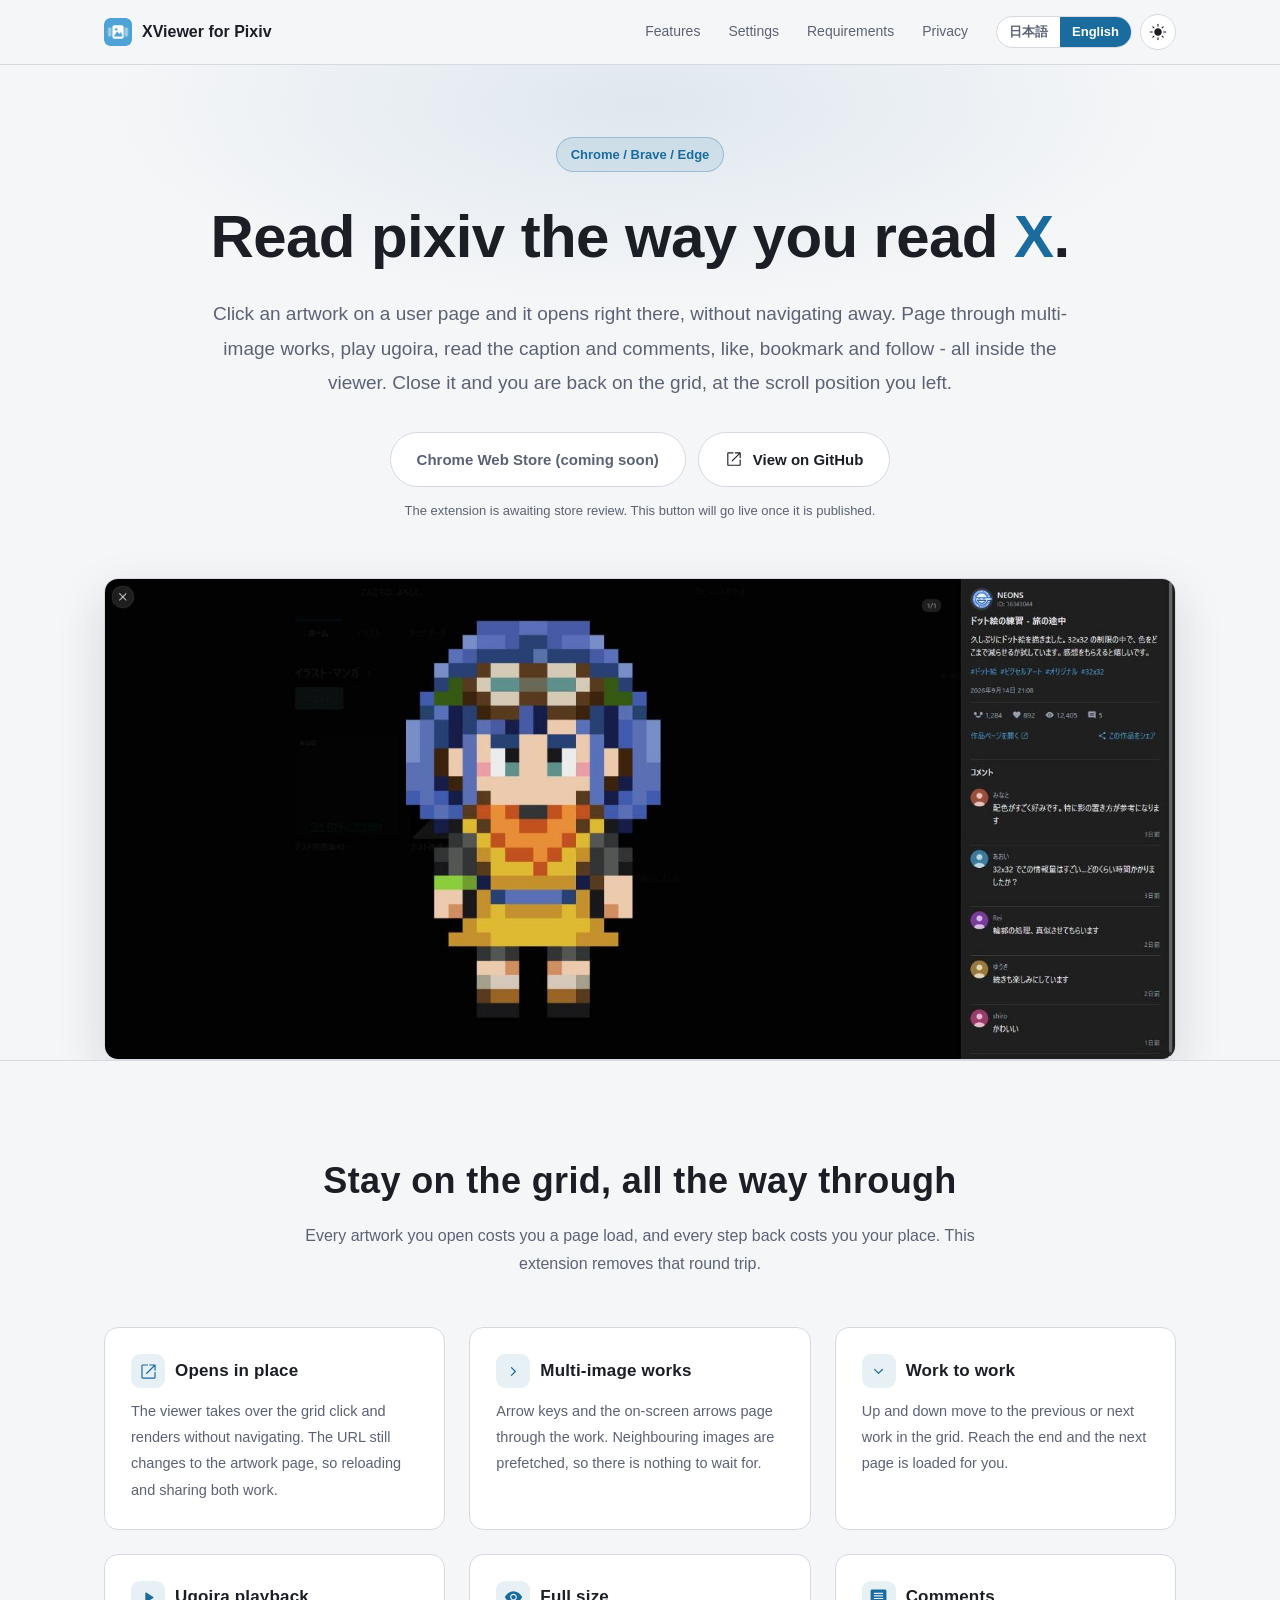
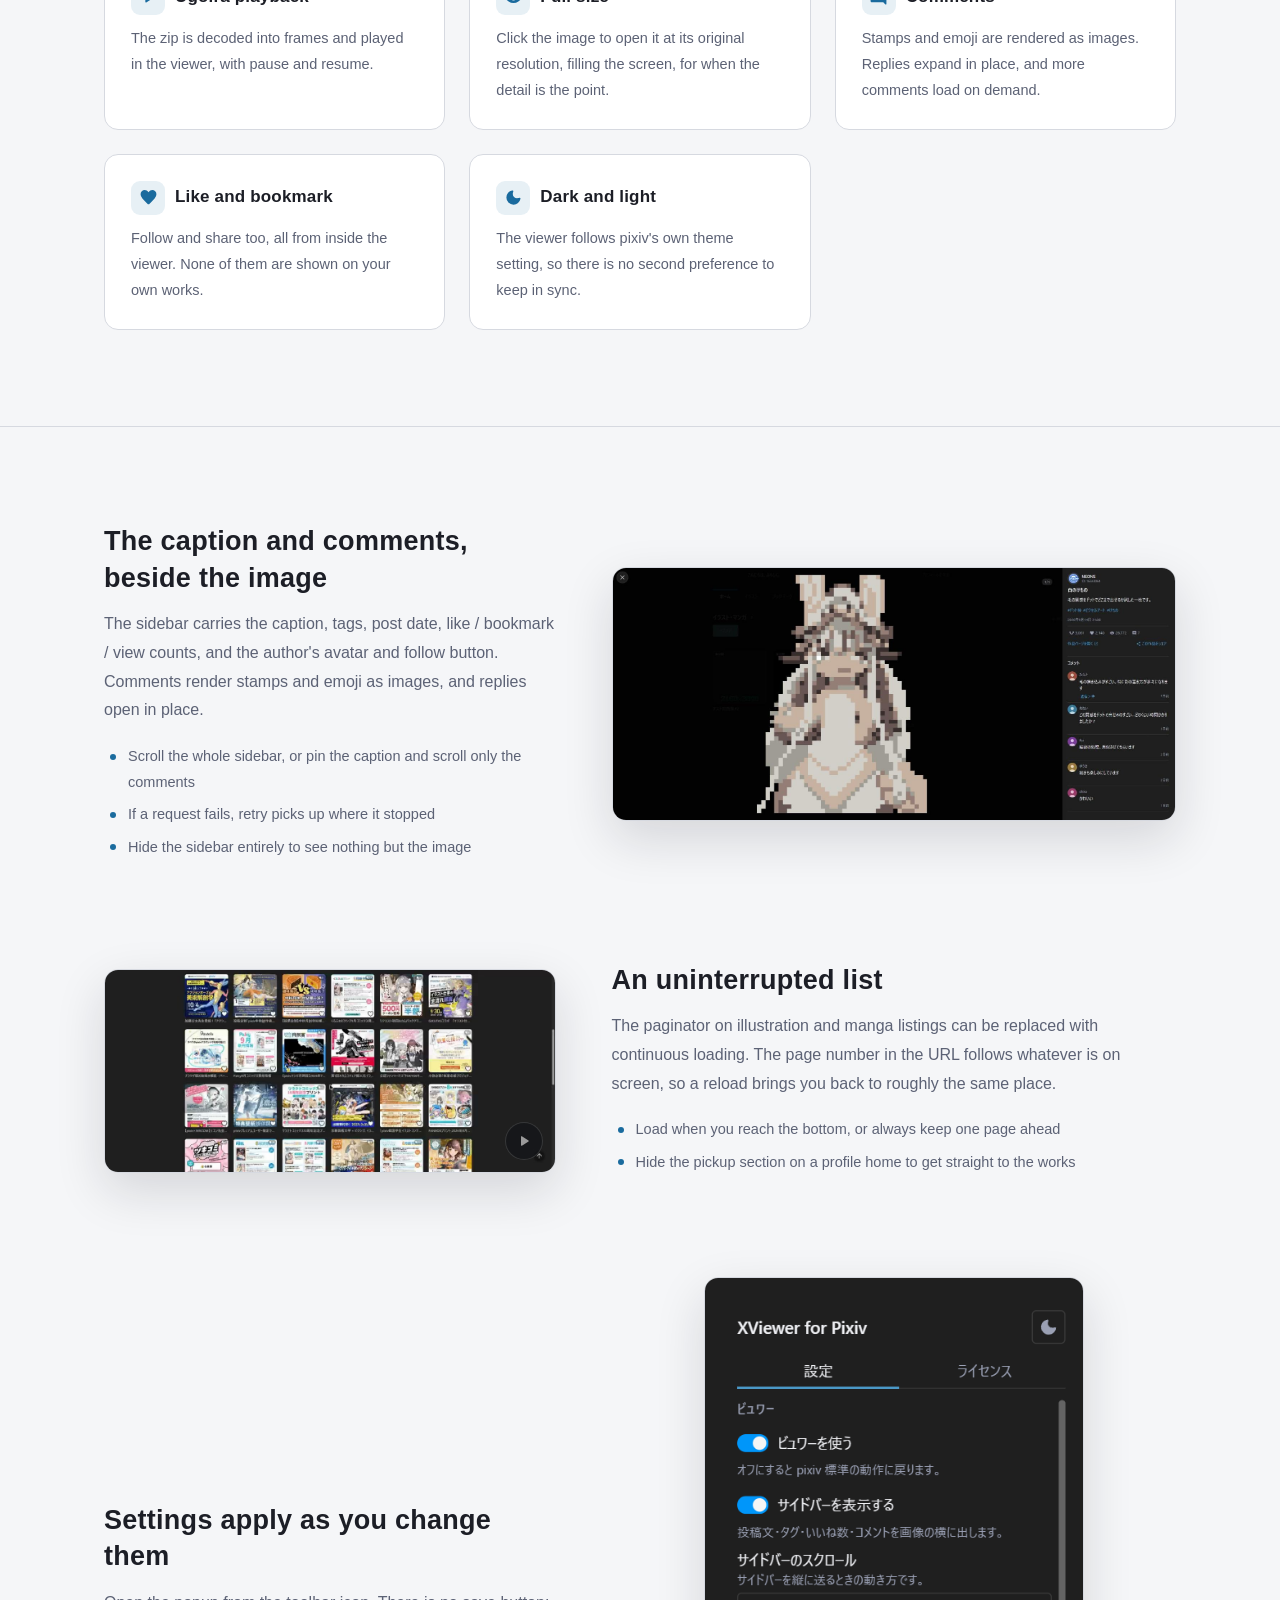
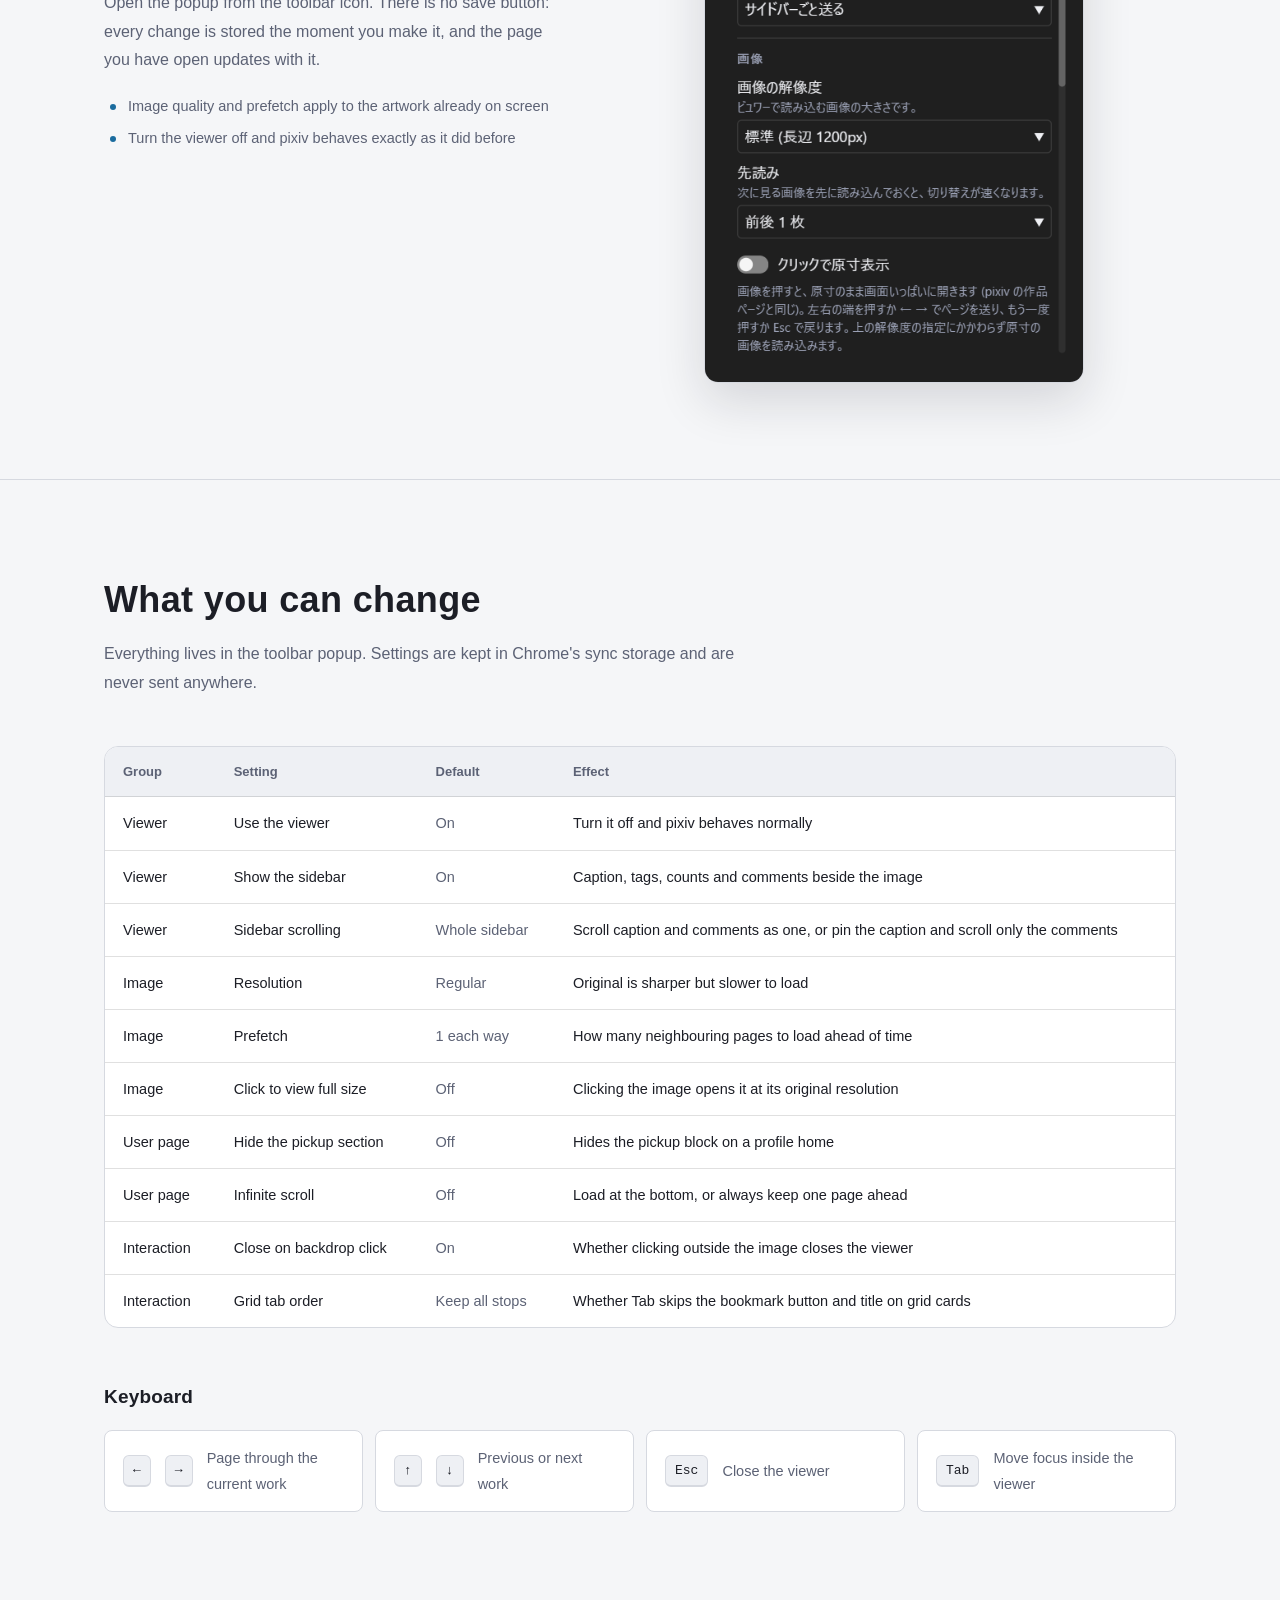
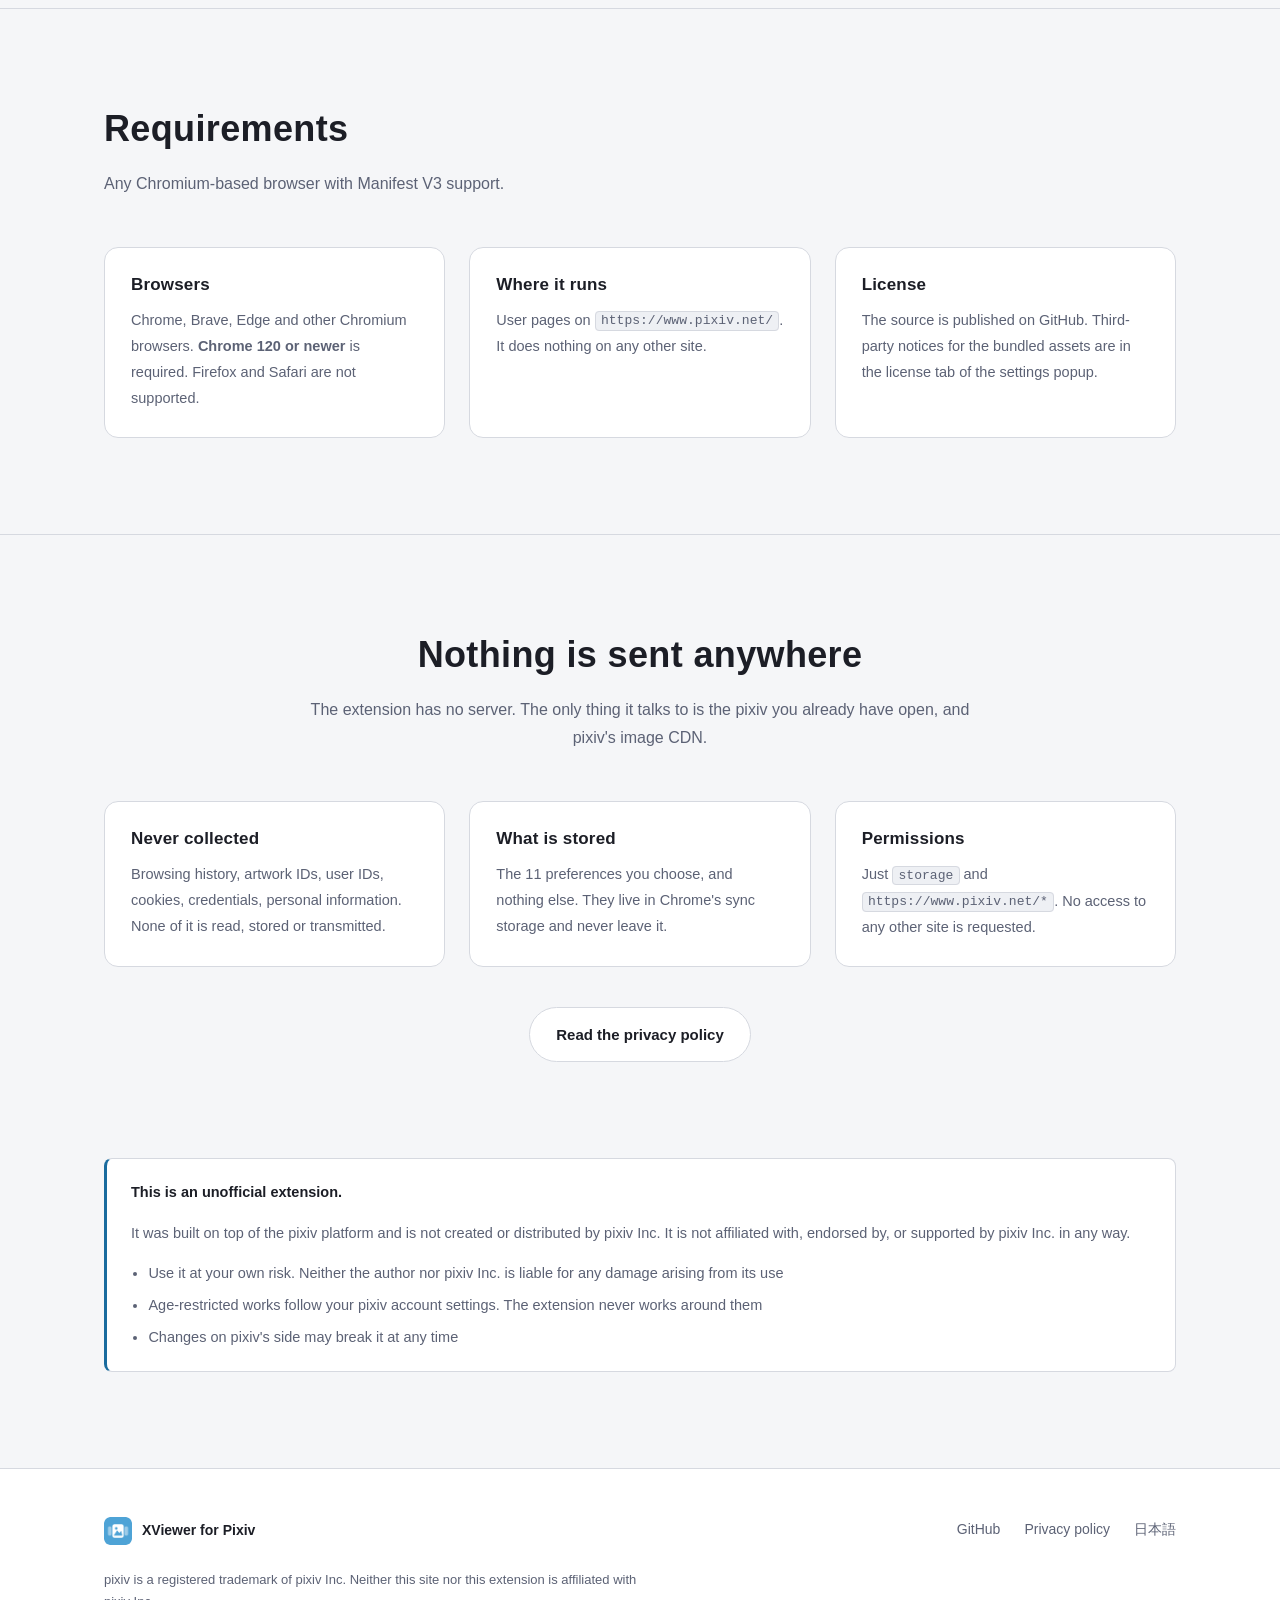
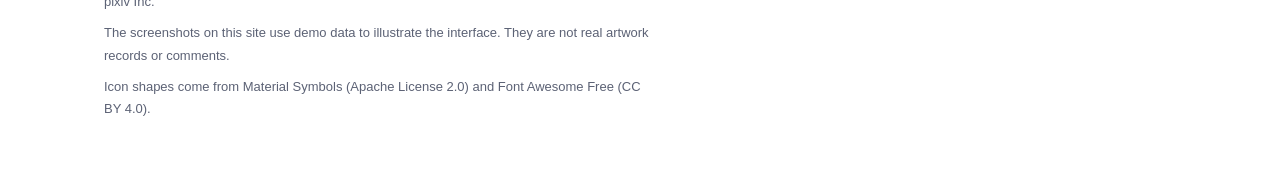
==== commit f08e5315: "feat: 無限スクロールの紹介を実動作の動画に差し替える 静止画では「途切れずに続く」ことが伝わらないので、実際にスクロールし続ける様子を撮った。  - pixiv 事務局の公式アカウント (/us" ====
--- a/en/index.html
+++ b/en/index.html
@@ -185,9 +185,16 @@
 						<li>Hide the pickup section on a profile home to get straight to the works</li>
 					</ul>
 				</div>
-				<figure>
-					<img src="../assets/img/shot-grid.jpg" width="1568" height="703"
-						alt="A pixiv user page grid loading continuously without a paginator">
+				<figure class="has-video">
+					<video class="shot-video" src="../assets/img/infinite-scroll.mp4"
+						poster="../assets/img/infinite-scroll.jpg" width="1100" height="493"
+						autoplay loop muted playsinline
+						aria-label="Scrolling a pixiv user page keeps loading the next page of works without touching the paginator, while the page number in the URL follows along"></video>
+					<button type="button" class="video-toggle" aria-label="Pause the video"
+						data-label-pause="Pause the video" data-label-play="Play the video">
+						<svg class="icon-pause" viewBox="0 -960 960 960" aria-hidden="true"><path d="M615-200q-24.75 0-42.37-17.63Q555-235.25 555-260v-440q0-24.75 17.63-42.38Q590.25-760 615-760h55q24.75 0 42.38 17.62Q730-724.75 730-700v440q0 24.75-17.62 42.37Q694.75-200 670-200h-55Zm-325 0q-24.75 0-42.37-17.63Q230-235.25 230-260v-440q0-24.75 17.63-42.38Q265.25-760 290-760h55q24.75 0 42.38 17.62Q405-724.75 405-700v440q0 24.75-17.62 42.37Q369.75-200 345-200h-55Z"/></svg>
+						<svg class="icon-play" viewBox="0 -960 960 960" aria-hidden="true"><path d="M320-258v-450q0-14 9-22t21-8q4 0 8 1t8 3l354 226q7 5 10.5 11t3.5 14q0 8-3.5 14T720-458L366-232q-4 2-8 3t-8 1q-12 0-21-8t-9-22Z"/></svg>
+					</button>
 				</figure>
 			</div>
 
--- a/assets/style.css
+++ b/assets/style.css
@@ -566,9 +566,64 @@
 	line-height: 0;
 }
 
-.showcase figure img {
+.showcase figure img,
+.showcase figure video {
 	width: 100%;
+	height: auto;
 	display: block;
+}
+
+/* 自動再生の動画。止める手段を必ず添える (WCAG 2.2.2) */
+.shot-video {
+	background: var(--surface-2);
+}
+
+.showcase figure.has-video {
+	position: relative;
+}
+
+.video-toggle {
+	position: absolute;
+	right: 12px;
+	bottom: 12px;
+	display: inline-grid;
+	place-items: center;
+	width: 38px;
+	height: 38px;
+	padding: 0;
+	border: 1px solid color-mix(in srgb, #ffffff 24%, transparent);
+	border-radius: 999px;
+	/* 動画の上に載るので、サイトの配色ではなく映像に対して読める固定色にする */
+	background: rgba(12, 14, 20, 0.66);
+	color: #ffffff;
+	cursor: pointer;
+	backdrop-filter: blur(6px);
+	opacity: 0.55;
+	transition: opacity 0.15s ease;
+}
+
+.showcase figure.has-video:hover .video-toggle,
+.video-toggle:focus-visible {
+	opacity: 1;
+}
+
+.video-toggle svg {
+	width: 18px;
+	height: 18px;
+	fill: currentColor;
+}
+
+/* 再生中は一時停止、止まっているときは再生のアイコンだけ出す */
+.video-toggle .icon-play {
+	display: none;
+}
+
+.video-toggle[data-state="paused"] .icon-play {
+	display: block;
+}
+
+.video-toggle[data-state="paused"] .icon-pause {
+	display: none;
 }
 
 /* 縦長の図 (設定ポップアップ) は幅を抑えないと段組みが崩れて見える */
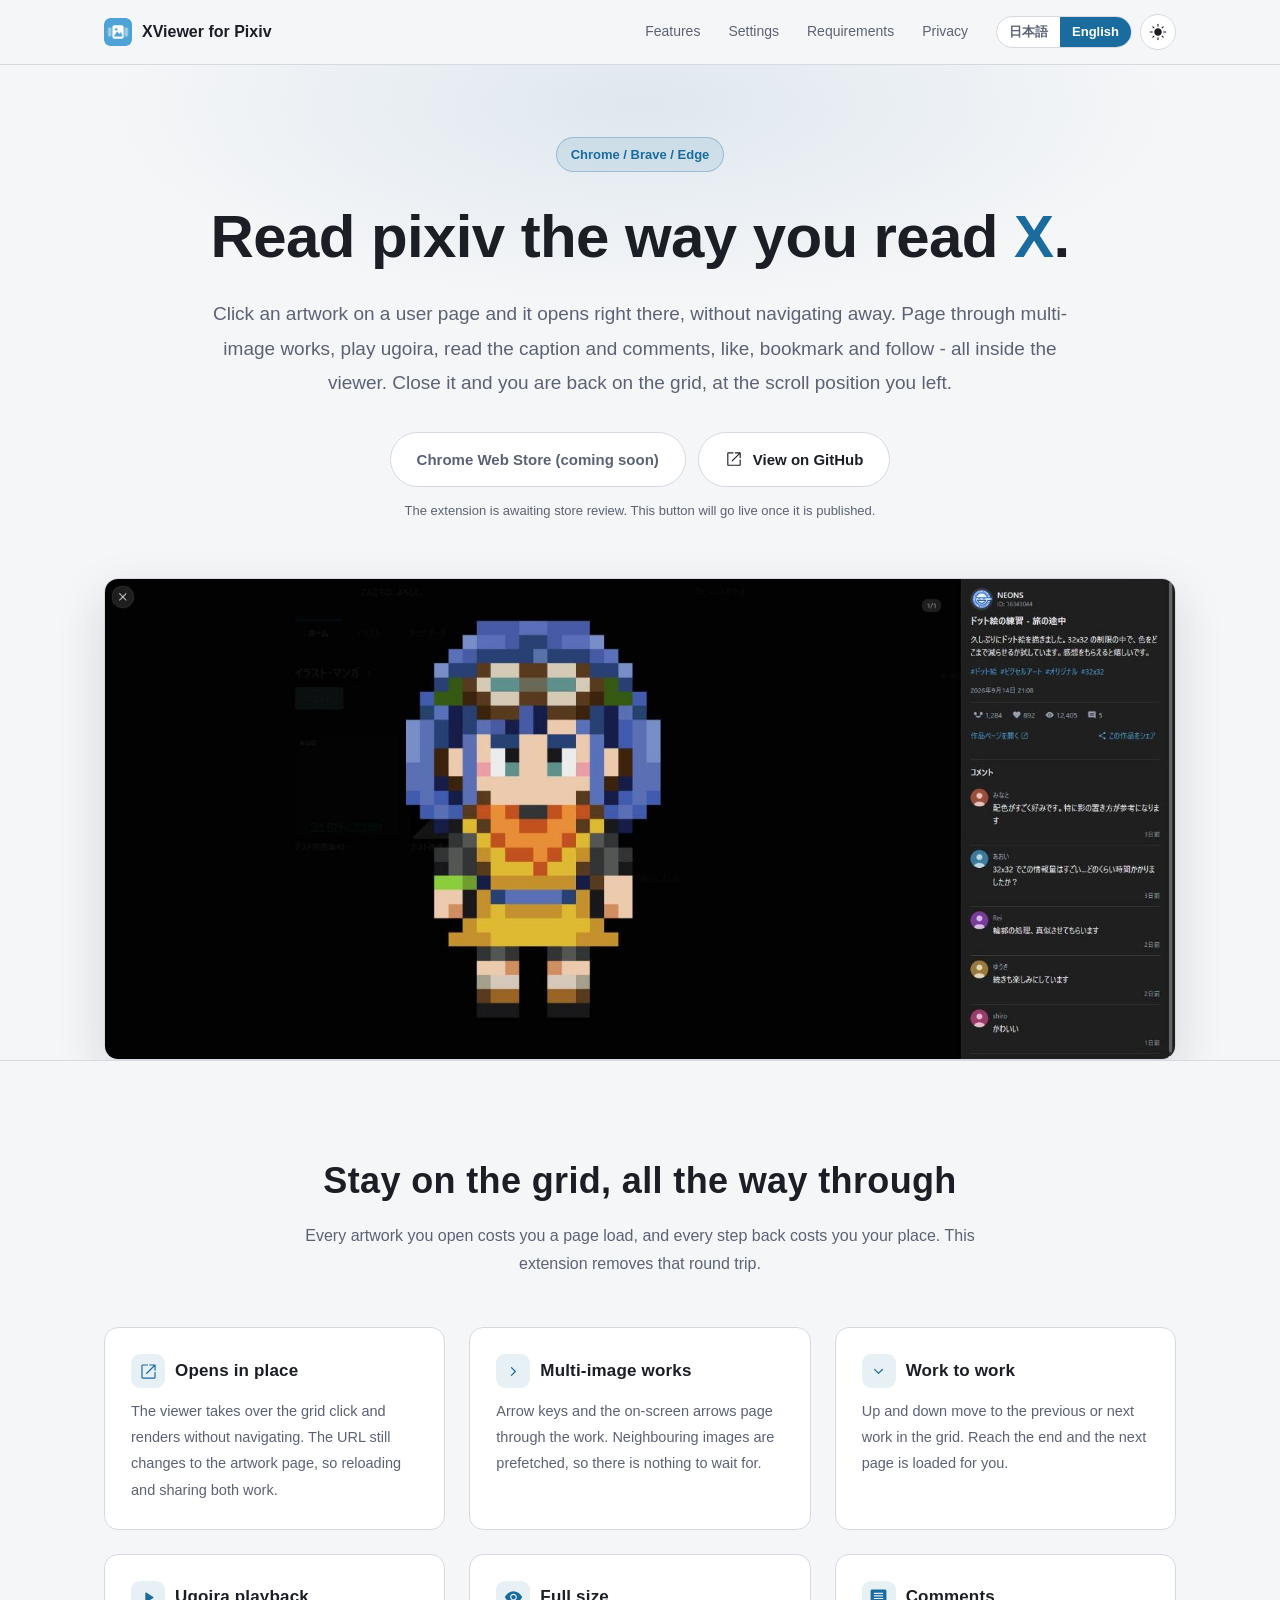
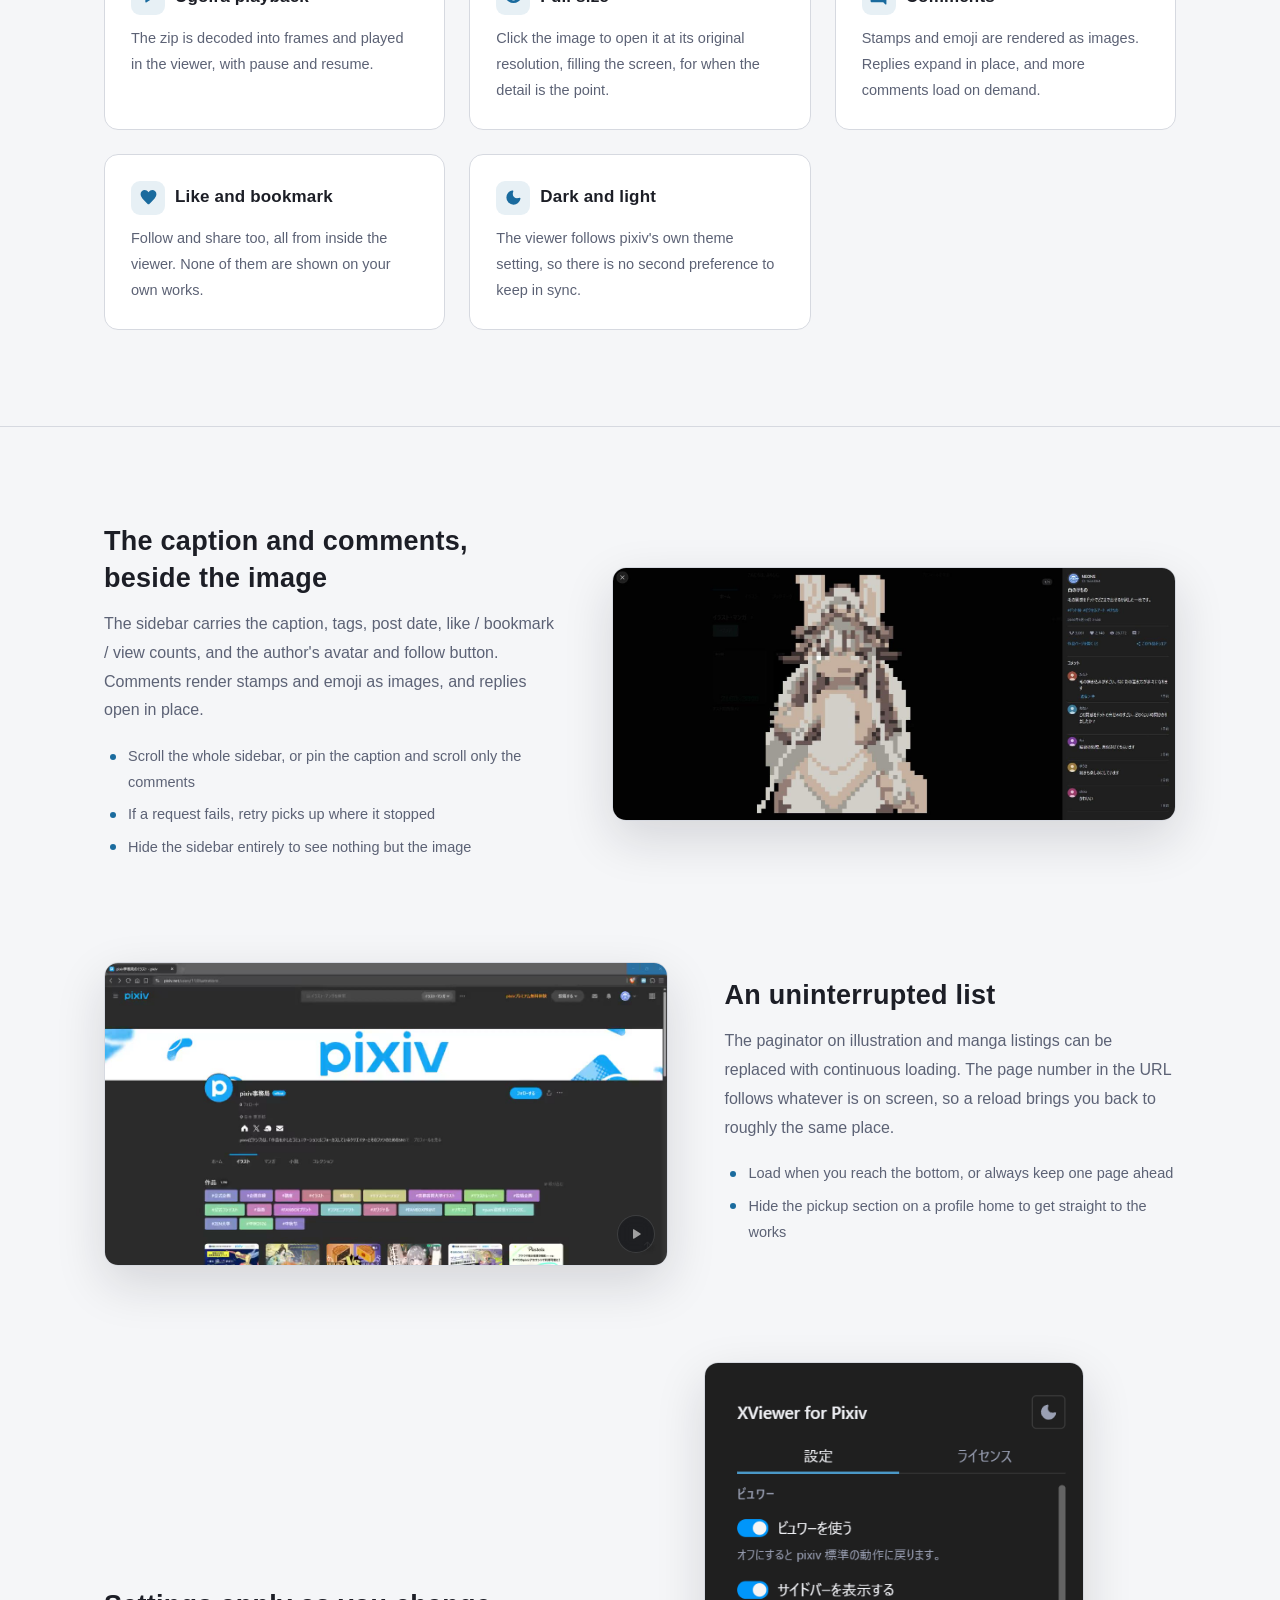
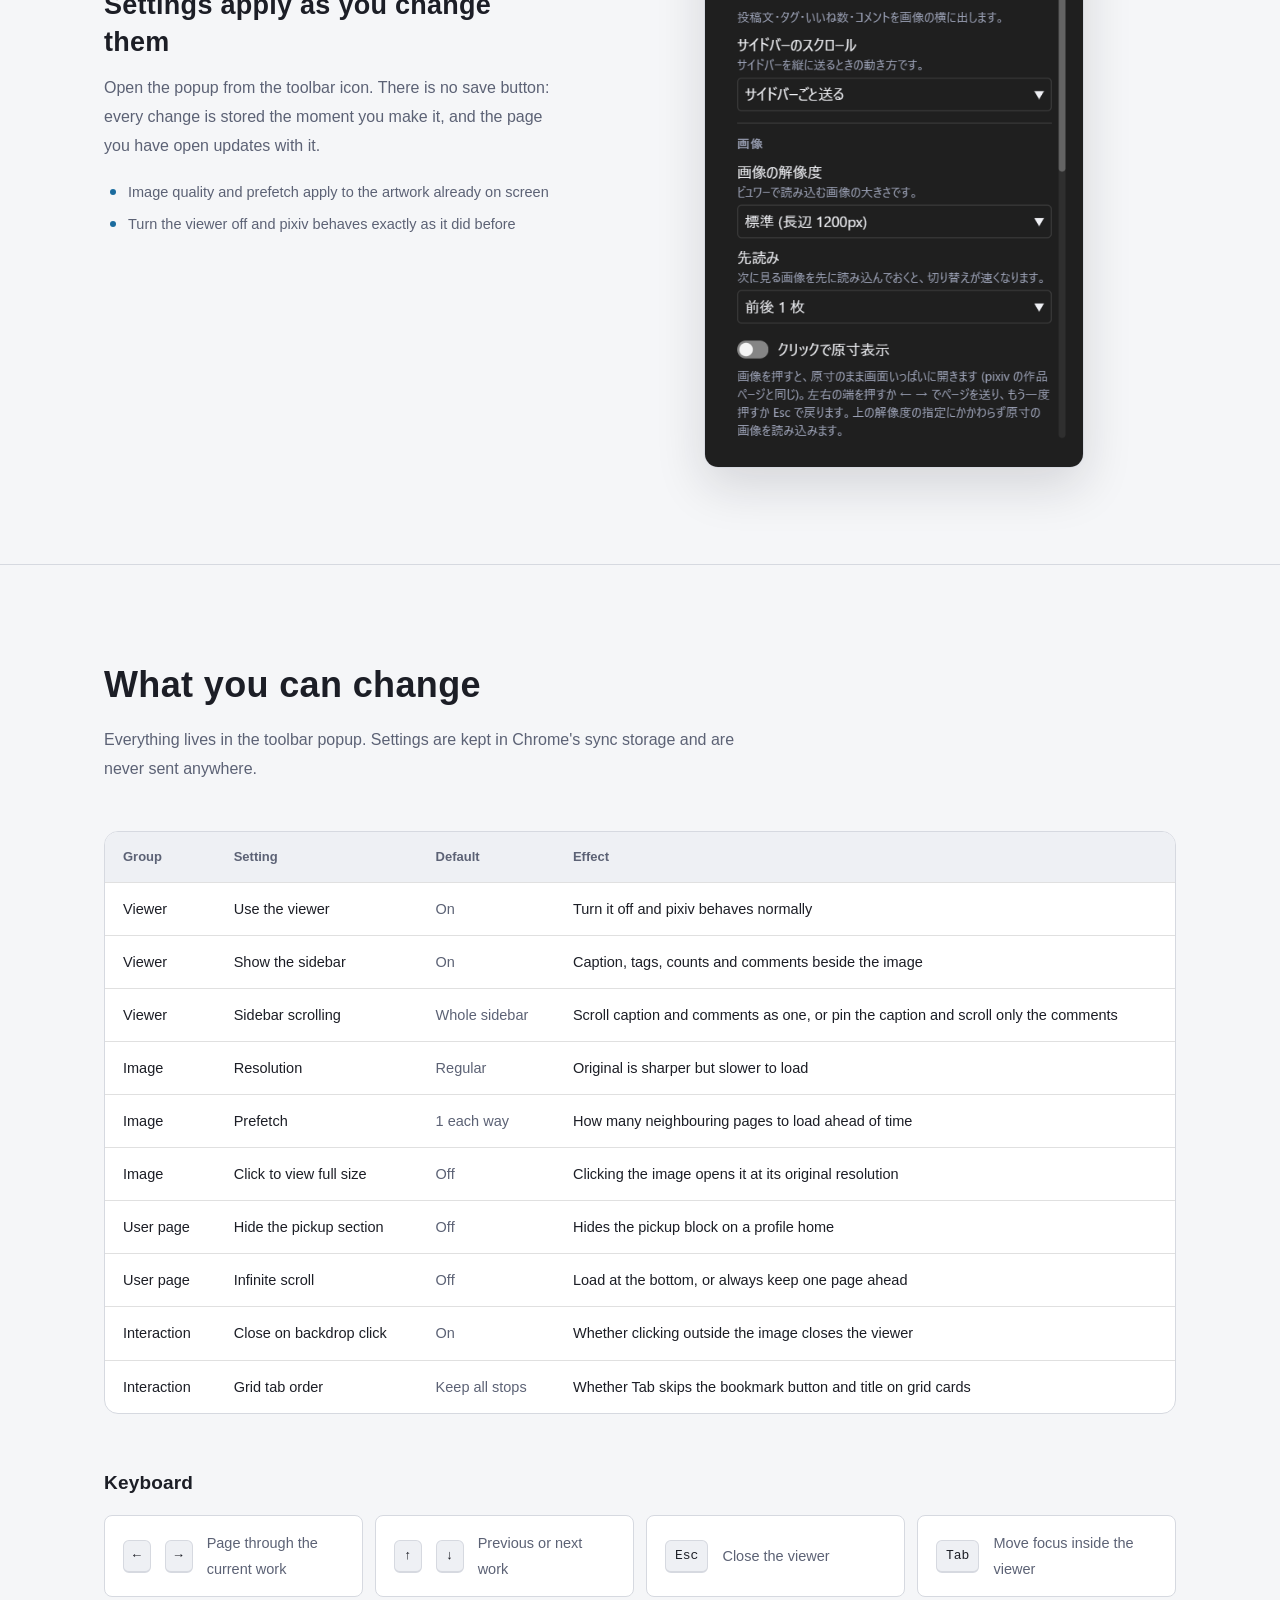
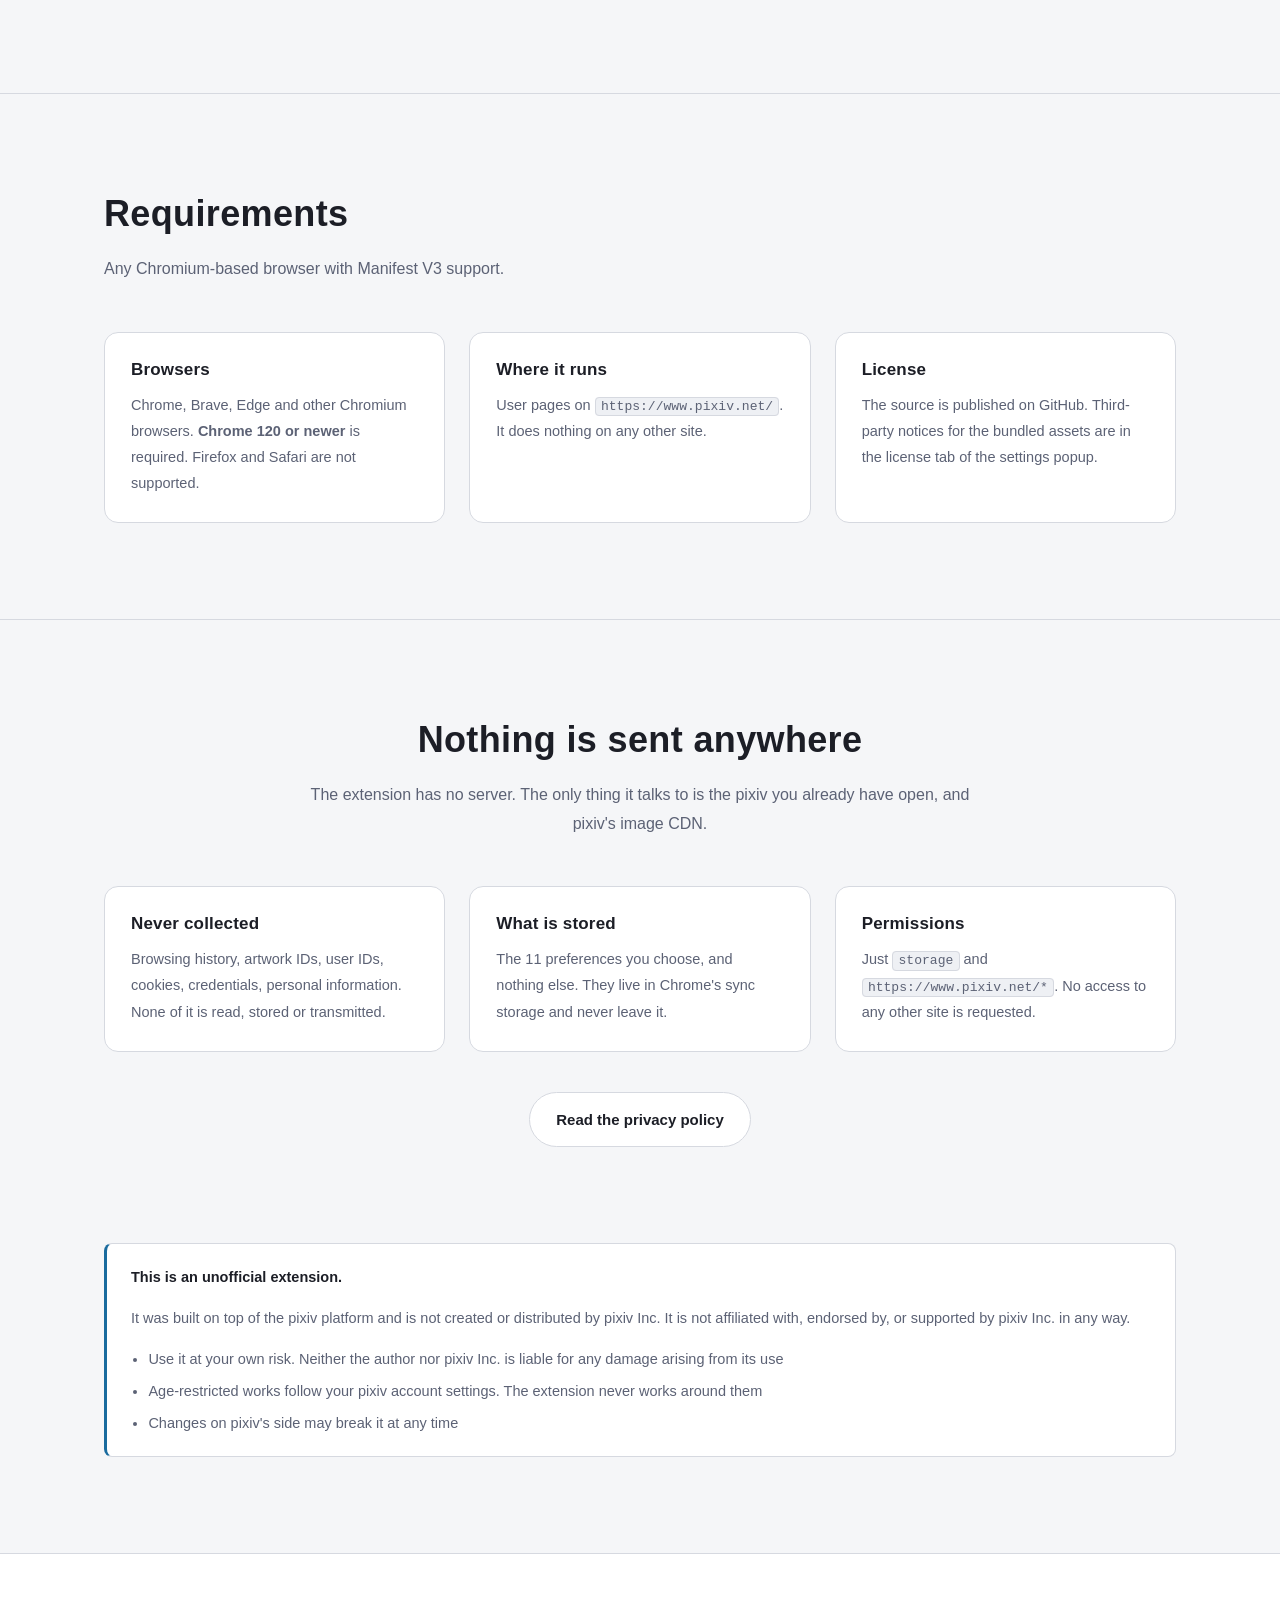
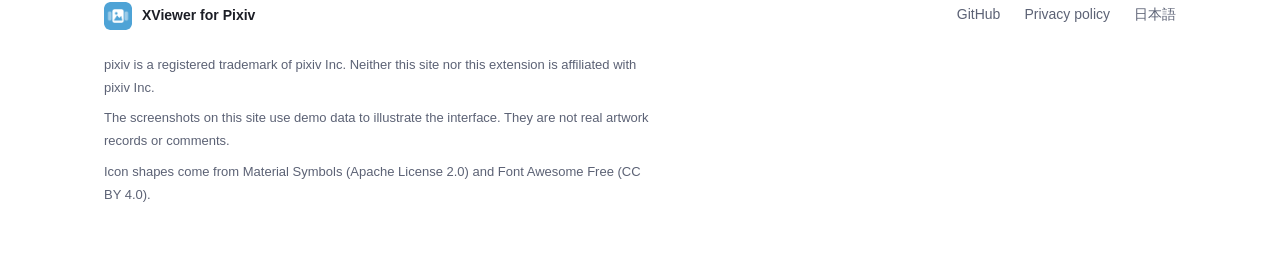
==== commit 8217e810: "fix: 無限スクロールの動画を実機の画面録画に差し替える 前の動画はフレーム補間で作っていたため映像が崩れていた。実機の画面録画に置き換える。  - 受け取った録画は HEVC (H.265) で " ====
--- a/en/index.html
+++ b/en/index.html
@@ -187,7 +187,7 @@
 				</div>
 				<figure class="has-video">
 					<video class="shot-video" src="../assets/img/infinite-scroll.mp4"
-						poster="../assets/img/infinite-scroll.jpg" width="1100" height="493"
+						poster="../assets/img/infinite-scroll.jpg" width="1280" height="688"
 						autoplay loop muted playsinline
 						aria-label="Scrolling a pixiv user page keeps loading the next page of works without touching the paginator, while the page number in the URL follows along"></video>
 					<button type="button" class="video-toggle" aria-label="Pause the video"
--- a/assets/style.css
+++ b/assets/style.css
@@ -540,6 +540,11 @@
 
 .showcase + .showcase {
 	margin-top: var(--section-gap);
+}
+
+/* 左右を入れ替える段。order だけ変えると図が狭い側の列に入るので、列幅も入れ替える */
+.showcase.reverse {
+	grid-template-columns: 1.25fr 1fr;
 }
 
 .showcase.reverse .showcase-text {
@@ -897,6 +902,10 @@
 		gap: 28px;
 	}
 
+	.showcase.reverse {
+		grid-template-columns: 1fr;
+	}
+
 	.showcase.reverse .showcase-text {
 		order: 0;
 	}
